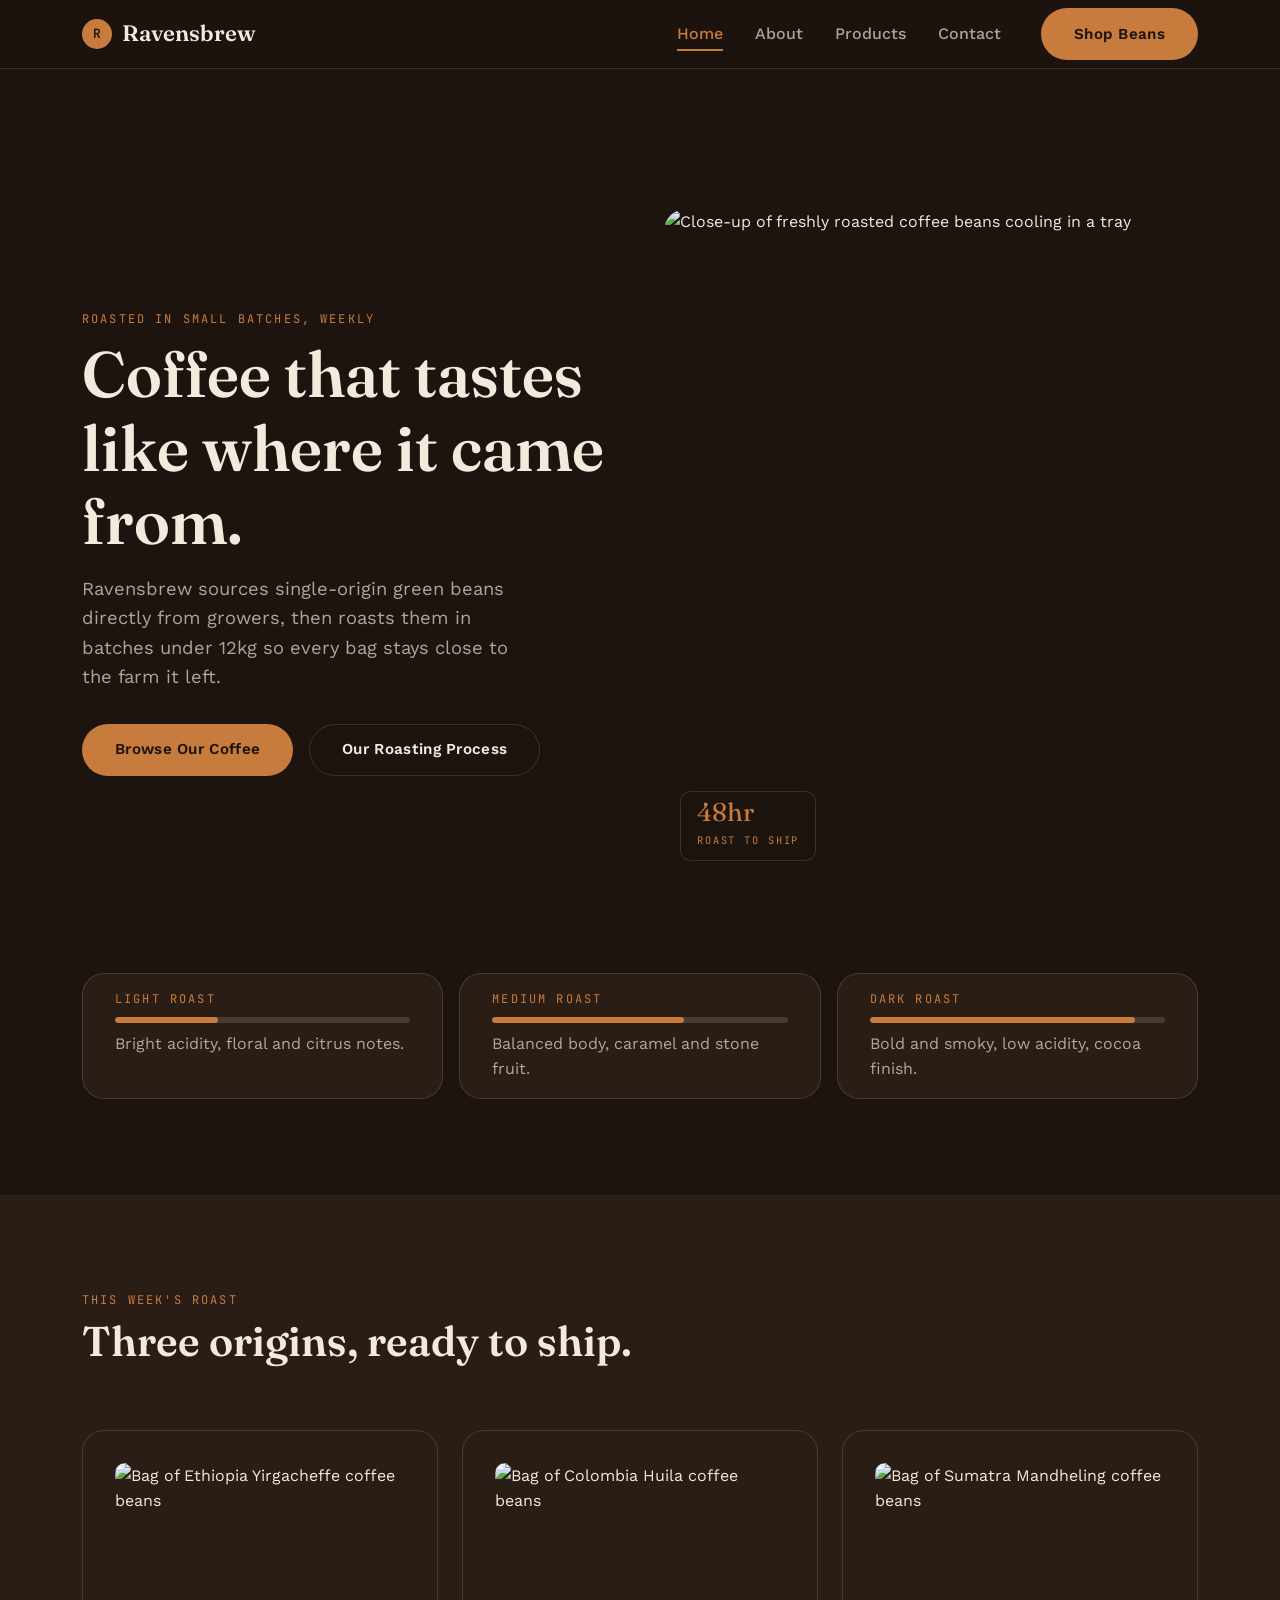
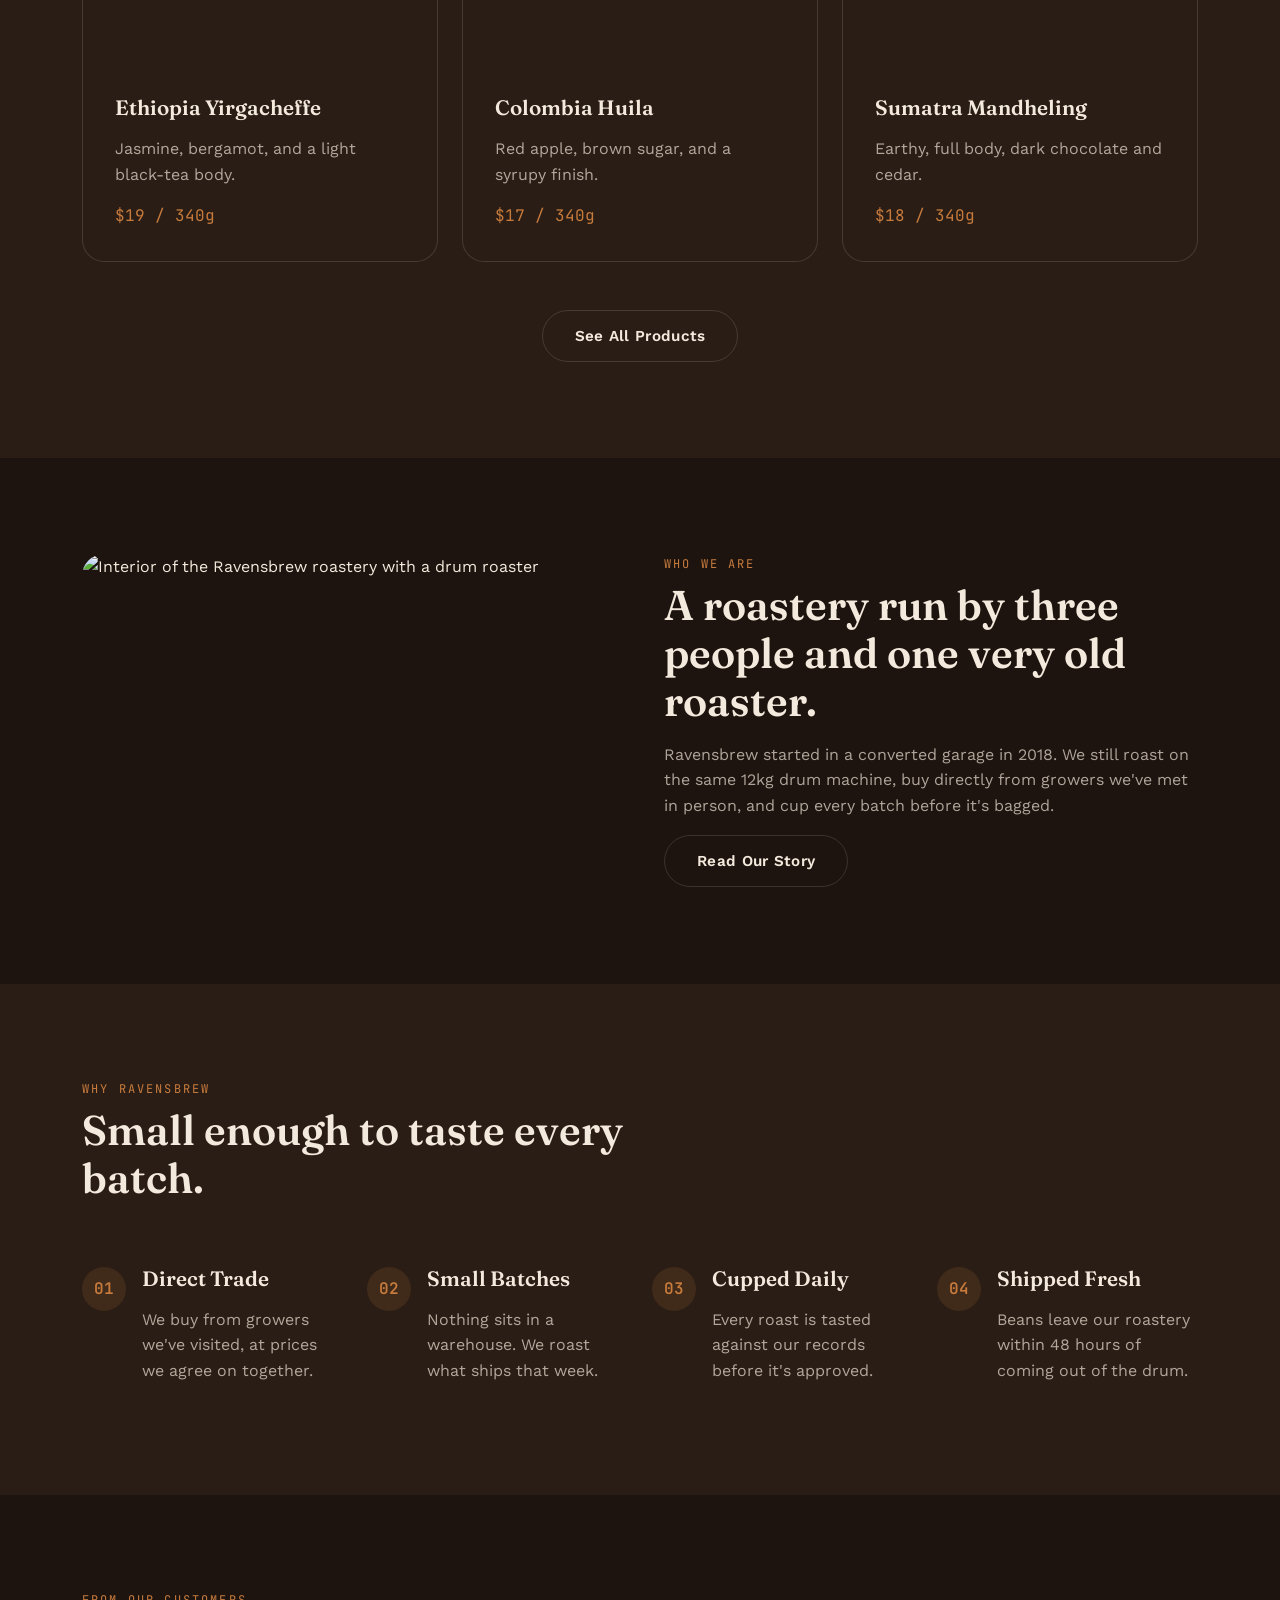
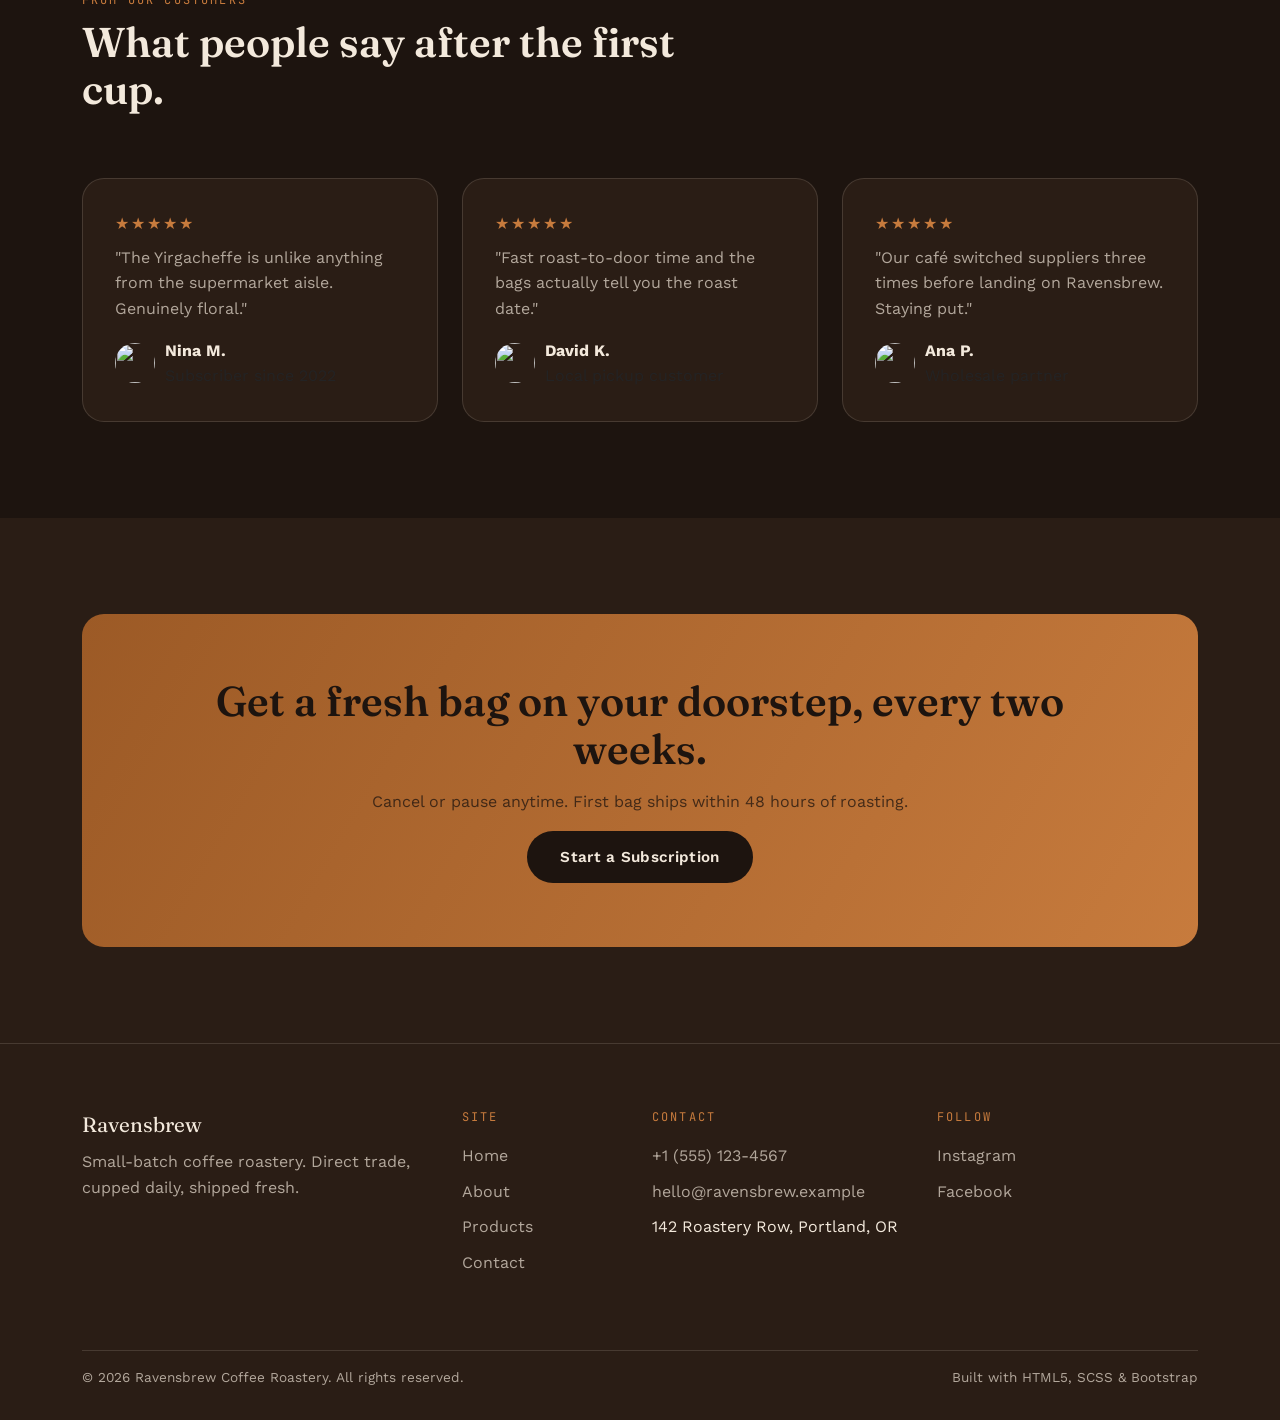
==== index.html @ 183843e9 "add responsive navbar and footer" ====
<!DOCTYPE html>
<html lang="en">
<head>
  <meta charset="UTF-8">
  <meta name="viewport" content="width=device-width, initial-scale=1.0">
  <title>Ravensbrew Coffee Roastery — Small-batch coffee, honestly roasted</title>
  <meta name="description" content="Ravensbrew is a small-batch coffee roastery. Browse our single-origin coffees, learn our roasting process, and find your nearest cup.">

  <!-- Fonts -->
  <link rel="preconnect" href="https://fonts.googleapis.com">
  <link href="https://fonts.googleapis.com/css2?family=Fraunces:wght@500;600;700&family=Work+Sans:wght@400;500;600&family=JetBrains+Mono:wght@500&display=swap" rel="stylesheet">

  <!-- Bootstrap -->
  <link href="https://cdn.jsdelivr.net/npm/bootstrap@5.3.3/dist/css/bootstrap.min.css" rel="stylesheet">

  <!-- Compiled project styles (SCSS -> CSS) -->
  <link rel="stylesheet" href="css/main.css">
</head>
<body>

  <a href="#main-content" class="skip-link">Skip to main content</a>

  <!-- ===== HEADER / NAVBAR ===== -->
  <header class="site-header">
    <nav class="navbar navbar-expand-lg">
      <div class="container">
        <a class="navbar-brand" href="index.html">
          <span class="brand-mark" aria-hidden="true">R</span>
          Ravensbrew
        </a>
        <button class="navbar-toggler" type="button" data-bs-toggle="collapse" data-bs-target="#mainNav" aria-controls="mainNav" aria-expanded="false" aria-label="Toggle navigation">
          <span class="navbar-toggler-icon"></span>
        </button>
        <div class="collapse navbar-collapse" id="mainNav">
          <ul class="navbar-nav ms-auto mb-2 mb-lg-0 text-center">
            <li class="nav-item"><a class="nav-link active" aria-current="page" href="index.html">Home</a></li>
            <li class="nav-item"><a class="nav-link" href="about.html">About</a></li>
            <li class="nav-item"><a class="nav-link" href="services.html">Products</a></li>
            <li class="nav-item"><a class="nav-link" href="contact.html">Contact</a></li>
          </ul>
          <a href="services.html" class="btn-primary ms-lg-4">Shop Beans</a>
        </div>
      </div>
    </nav>
  </header>

  <main id="main-content">

    <!-- ===== HERO ===== -->
    <section class="hero">
      <div class="container">
        <div class="row align-items-center g-5">
          <div class="col-lg-6">
            <div class="hero-copy">
              <span class="eyebrow">Roasted in small batches, weekly</span>
              <h1>Coffee that tastes like where it came from.</h1>
              <p class="hero-lede">Ravensbrew sources single-origin green beans directly from growers, then roasts them in batches under 12kg so every bag stays close to the farm it left.</p>
              <div class="hero-actions">
                <a href="services.html" class="btn-primary">Browse Our Coffee</a>
                <a href="about.html" class="btn-outline">Our Roasting Process</a>
              </div>
            </div>
          </div>
          <div class="col-lg-6">
            <div class="hero-image-wrap">
              <img src="https://placehold.co/800x1000/1D140F/F3E9DC?text=Fresh+Roasted+Beans" alt="Close-up of freshly roasted coffee beans cooling in a tray">
              <div class="hero-stat-chip">
                <span class="stat-num">48hr</span>
                <span class="stat-label">Roast to Ship</span>
              </div>
            </div>
          </div>
        </div>
      </div>
    </section>

    <!-- ===== ROAST PROFILES (signature strip) ===== -->
    <section class="section pt-0">
      <div class="container">
        <div class="roast-strip">
          <div class="roast-bar" data-level="light">
            <span class="eyebrow">Light Roast</span>
            <div class="roast-bar-track"><span></span></div>
            <p class="mb-0">Bright acidity, floral and citrus notes.</p>
          </div>
          <div class="roast-bar" data-level="medium">
            <span class="eyebrow">Medium Roast</span>
            <div class="roast-bar-track"><span></span></div>
            <p class="mb-0">Balanced body, caramel and stone fruit.</p>
          </div>
          <div class="roast-bar" data-level="dark">
            <span class="eyebrow">Dark Roast</span>
            <div class="roast-bar-track"><span></span></div>
            <p class="mb-0">Bold and smoky, low acidity, cocoa finish.</p>
          </div>
        </div>
      </div>
    </section>

    <!-- ===== PRODUCTS / SERVICES ===== -->
    <section class="section section-alt">
      <div class="container">
        <div class="section-head">
          <span class="eyebrow">This week's roast</span>
          <h2>Three origins, ready to ship.</h2>
        </div>
        <div class="row g-4">
          <div class="col-md-4">
            <div class="product-card">
              <div class="product-thumb">
                <img src="https://placehold.co/500x375/2A1D15/F3E9DC?text=Ethiopia+Yirgacheffe" alt="Bag of Ethiopia Yirgacheffe coffee beans">
              </div>
              <h3>Ethiopia Yirgacheffe</h3>
              <p>Jasmine, bergamot, and a light black-tea body.</p>
              <span class="product-price">$19 / 340g</span>
            </div>
          </div>
          <div class="col-md-4">
            <div class="product-card">
              <div class="product-thumb">
                <img src="https://placehold.co/500x375/2A1D15/F3E9DC?text=Colombia+Huila" alt="Bag of Colombia Huila coffee beans">
              </div>
              <h3>Colombia Huila</h3>
              <p>Red apple, brown sugar, and a syrupy finish.</p>
              <span class="product-price">$17 / 340g</span>
            </div>
          </div>
          <div class="col-md-4">
            <div class="product-card">
              <div class="product-thumb">
                <img src="https://placehold.co/500x375/2A1D15/F3E9DC?text=Sumatra+Mandheling" alt="Bag of Sumatra Mandheling coffee beans">
              </div>
              <h3>Sumatra Mandheling</h3>
              <p>Earthy, full body, dark chocolate and cedar.</p>
              <span class="product-price">$18 / 340g</span>
            </div>
          </div>
        </div>
        <div class="text-center mt-5">
          <a href="services.html" class="btn-outline">See All Products</a>
        </div>
      </div>
    </section>

    <!-- ===== ABOUT TEASER ===== -->
    <section class="section">
      <div class="container">
        <div class="row align-items-center g-5">
          <div class="col-lg-6">
            <img src="https://placehold.co/700x520/2A1D15/F3E9DC?text=Roastery+Floor" alt="Interior of the Ravensbrew roastery with a drum roaster" class="story-image">
          </div>
          <div class="col-lg-6">
            <span class="eyebrow">Who we are</span>
            <h2>A roastery run by three people and one very old roaster.</h2>
            <p>Ravensbrew started in a converted garage in 2018. We still roast on the same 12kg drum machine, buy directly from growers we've met in person, and cup every batch before it's bagged.</p>
            <a href="about.html" class="btn-outline">Read Our Story</a>
          </div>
        </div>
      </div>
    </section>

    <!-- ===== BENEFITS ===== -->
    <section class="section section-alt">
      <div class="container">
        <div class="section-head">
          <span class="eyebrow">Why Ravensbrew</span>
          <h2>Small enough to taste every batch.</h2>
        </div>
        <div class="row g-4">
          <div class="col-md-6 col-lg-3">
            <div class="benefit-item">
              <span class="benefit-icon" aria-hidden="true">01</span>
              <div>
                <h3>Direct Trade</h3>
                <p>We buy from growers we've visited, at prices we agree on together.</p>
              </div>
            </div>
          </div>
          <div class="col-md-6 col-lg-3">
            <div class="benefit-item">
              <span class="benefit-icon" aria-hidden="true">02</span>
              <div>
                <h3>Small Batches</h3>
                <p>Nothing sits in a warehouse. We roast what ships that week.</p>
              </div>
            </div>
          </div>
          <div class="col-md-6 col-lg-3">
            <div class="benefit-item">
              <span class="benefit-icon" aria-hidden="true">03</span>
              <div>
                <h3>Cupped Daily</h3>
                <p>Every roast is tasted against our records before it's approved.</p>
              </div>
            </div>
          </div>
          <div class="col-md-6 col-lg-3">
            <div class="benefit-item">
              <span class="benefit-icon" aria-hidden="true">04</span>
              <div>
                <h3>Shipped Fresh</h3>
                <p>Beans leave our roastery within 48 hours of coming out of the drum.</p>
              </div>
            </div>
          </div>
        </div>
      </div>
    </section>

    <!-- ===== TESTIMONIALS ===== -->
    <section class="section">
      <div class="container">
        <div class="section-head">
          <span class="eyebrow">From our customers</span>
          <h2>What people say after the first cup.</h2>
        </div>
        <div class="row g-4">
          <div class="col-md-4">
            <div class="testimonial-card">
              <div class="stars" aria-label="Rated 5 out of 5 stars">★★★★★</div>
              <p>"The Yirgacheffe is unlike anything from the supermarket aisle. Genuinely floral."</p>
              <div class="testimonial-author">
                <img src="https://placehold.co/80x80/1D140F/F3E9DC?text=NM" alt="">
                <div>
                  <strong>Nina M.</strong><br>
                  <span class="text-muted">Subscriber since 2022</span>
                </div>
              </div>
            </div>
          </div>
          <div class="col-md-4">
            <div class="testimonial-card">
              <div class="stars" aria-label="Rated 5 out of 5 stars">★★★★★</div>
              <p>"Fast roast-to-door time and the bags actually tell you the roast date."</p>
              <div class="testimonial-author">
                <img src="https://placehold.co/80x80/1D140F/F3E9DC?text=DK" alt="">
                <div>
                  <strong>David K.</strong><br>
                  <span class="text-muted">Local pickup customer</span>
                </div>
              </div>
            </div>
          </div>
          <div class="col-md-4">
            <div class="testimonial-card">
              <div class="stars" aria-label="Rated 5 out of 5 stars">★★★★★</div>
              <p>"Our café switched suppliers three times before landing on Ravensbrew. Staying put."</p>
              <div class="testimonial-author">
                <img src="https://placehold.co/80x80/1D140F/F3E9DC?text=AP" alt="">
                <div>
                  <strong>Ana P.</strong><br>
                  <span class="text-muted">Wholesale partner</span>
                </div>
              </div>
            </div>
          </div>
        </div>
      </div>
    </section>

    <!-- ===== CTA BAND ===== -->
    <section class="section section-alt">
      <div class="container">
        <div class="cta-band">
          <h2>Get a fresh bag on your doorstep, every two weeks.</h2>
          <p>Cancel or pause anytime. First bag ships within 48 hours of roasting.</p>
          <a href="contact.html" class="btn-primary">Start a Subscription</a>
        </div>
      </div>
    </section>

  </main>

  <!-- ===== FOOTER ===== -->
  <footer class="site-footer">
    <div class="container">
      <div class="row g-4">
        <div class="col-lg-4">
          <div class="footer-brand">Ravensbrew</div>
          <p>Small-batch coffee roastery. Direct trade, cupped daily, shipped fresh.</p>
        </div>
        <div class="col-6 col-lg-2">
          <div class="footer-col-title">Site</div>
          <ul class="footer-links">
            <li><a href="index.html">Home</a></li>
            <li><a href="about.html">About</a></li>
            <li><a href="services.html">Products</a></li>
            <li><a href="contact.html">Contact</a></li>
          </ul>
        </div>
        <div class="col-6 col-lg-3">
          <div class="footer-col-title">Contact</div>
          <ul class="footer-links">
            <li><a href="tel:+15551234567">+1 (555) 123-4567</a></li>
            <li><a href="mailto:hello@ravensbrew.example">hello@ravensbrew.example</a></li>
            <li>142 Roastery Row, Portland, OR</li>
          </ul>
        </div>
        <div class="col-lg-3">
          <div class="footer-col-title">Follow</div>
          <ul class="footer-links">
            <li><a href="https://instagram.com" target="_blank" rel="noopener">Instagram</a></li>
            <li><a href="https://facebook.com" target="_blank" rel="noopener">Facebook</a></li>
          </ul>
        </div>
      </div>
      <div class="footer-bottom">
        <span>&copy; 2026 Ravensbrew Coffee Roastery. All rights reserved.</span>
        <span>Built with HTML5, SCSS &amp; Bootstrap</span>
      </div>
    </div>
  </footer>

  <script src="https://cdn.jsdelivr.net/npm/bootstrap@5.3.3/dist/js/bootstrap.bundle.min.js"></script>
</body>
</html>
---- css/main.css ----
* {
  box-sizing: border-box;
}

html {
  scroll-behavior: smooth;
}

body {
  margin: 0;
  background-color: #1D140F;
  color: #F3E9DC;
  font-family: "Work Sans", "Segoe UI", sans-serif;
  line-height: 1.6;
  overflow-x: hidden;
}

img {
  max-width: 100%;
  display: block;
}

a {
  color: inherit;
}

h1, h2, h3, h4 {
  font-family: "Fraunces", Georgia, serif;
  margin: 0 0 16px;
  line-height: 1.15;
  font-weight: 600;
}

h1 {
  font-size: clamp(2.4rem, 5vw, 4.2rem);
}

h2 {
  font-size: clamp(1.8rem, 3.4vw, 2.6rem);
}

h3 {
  font-size: 1.3rem;
}

p {
  color: rgba(243, 233, 220, 0.68);
  margin: 0 0 16px;
}

.section {
  padding: 96px 0;
}
@media (max-width: 768px) {
  .section {
    padding: 64px 0;
  }
}

.section-alt {
  background-color: #2A1D15;
}

.eyebrow {
  font-family: "JetBrains Mono", "Courier New", monospace;
  font-size: 0.75rem;
  letter-spacing: 0.18em;
  text-transform: uppercase;
  color: #C77B3D;
  display: block;
  margin-bottom: 8px;
}

.section-head {
  max-width: 640px;
  margin-bottom: 64px;
}

.divider {
  height: 1px;
  background: rgba(243, 233, 220, 0.14);
  border: none;
  margin: 0;
}

.btn-primary {
  display: inline-flex;
  align-items: center;
  justify-content: center;
  gap: 8px;
  height: 52px;
  padding: 0 32px;
  border-radius: 999px;
  border: 1px solid transparent;
  font-family: "Work Sans", "Segoe UI", sans-serif;
  font-weight: 600;
  font-size: 0.95rem;
  letter-spacing: 0.02em;
  text-decoration: none;
  cursor: pointer;
  transition: transform 0.2s ease, background-color 0.2s ease, color 0.2s ease, box-shadow 0.2s ease;
}
.btn-primary:hover, .btn-primary:focus-visible {
  transform: translateY(-2px);
}
.btn-primary:focus-visible {
  outline: 2px solid #C77B3D;
  outline-offset: 3px;
}
.btn-primary {
  background-color: #C77B3D;
  color: #1D140F;
}
.btn-primary:hover, .btn-primary:focus-visible {
  background-color: #9C5A26;
}

.btn-outline {
  display: inline-flex;
  align-items: center;
  justify-content: center;
  gap: 8px;
  height: 52px;
  padding: 0 32px;
  border-radius: 999px;
  border: 1px solid transparent;
  font-family: "Work Sans", "Segoe UI", sans-serif;
  font-weight: 600;
  font-size: 0.95rem;
  letter-spacing: 0.02em;
  text-decoration: none;
  cursor: pointer;
  transition: transform 0.2s ease, background-color 0.2s ease, color 0.2s ease, box-shadow 0.2s ease;
}
.btn-outline:hover, .btn-outline:focus-visible {
  transform: translateY(-2px);
}
.btn-outline:focus-visible {
  outline: 2px solid #C77B3D;
  outline-offset: 3px;
}
.btn-outline {
  background-color: transparent;
  color: #F3E9DC;
  border-color: rgba(243, 233, 220, 0.14);
}
.btn-outline:hover, .btn-outline:focus-visible {
  border-color: #C77B3D;
  color: #C77B3D;
}

.info-card {
  background: #2A1D15;
  border: 1px solid rgba(243, 233, 220, 0.14);
  border-radius: 22px;
  padding: 32px;
  transition: transform 0.25s ease, border-color 0.25s ease;
}
.info-card:hover {
  transform: translateY(-6px);
  border-color: #C77B3D;
}

.visually-hidden {
  position: absolute;
  width: 1px;
  height: 1px;
  overflow: hidden;
  clip: rect(0 0 0 0);
  white-space: nowrap;
}

.skip-link {
  position: absolute;
  top: -60px;
  left: 16px;
  background: #C77B3D;
  color: #1D140F;
  padding: 10px 18px;
  border-radius: 4px;
  z-index: 999;
  transition: top 0.2s ease;
}
.skip-link:focus {
  top: 16px;
}

.site-header {
  position: sticky;
  top: 0;
  z-index: 100;
  background-color: rgba(29, 20, 15, 0.92);
  backdrop-filter: blur(8px);
  border-bottom: 1px solid rgba(243, 233, 220, 0.14);
}

.navbar {
  padding: 8px 0;
}

.navbar-brand {
  font-family: "Fraunces", Georgia, serif;
  font-size: 1.4rem;
  font-weight: 600;
  color: #F3E9DC !important;
  display: flex;
  align-items: center;
  gap: 10px;
}
.navbar-brand .brand-mark {
  width: 30px;
  height: 30px;
  border-radius: 50%;
  background: #C77B3D;
  display: inline-flex;
  align-items: center;
  justify-content: center;
  font-family: "JetBrains Mono", "Courier New", monospace;
  font-size: 0.8rem;
  color: #1D140F;
}

.navbar-nav .nav-link {
  font-family: "Work Sans", "Segoe UI", sans-serif;
  font-weight: 500;
  color: rgba(243, 233, 220, 0.68) !important;
  padding: 8px 16px !important;
  position: relative;
}
.navbar-nav .nav-link::after {
  content: "";
  position: absolute;
  left: 16px;
  right: 16px;
  bottom: 4px;
  height: 2px;
  background: #C77B3D;
  transform: scaleX(0);
  transform-origin: left;
  transition: transform 0.25s ease;
}
.navbar-nav .nav-link:hover, .navbar-nav .nav-link:focus-visible {
  color: #F3E9DC !important;
}
.navbar-nav .nav-link:hover::after, .navbar-nav .nav-link:focus-visible::after {
  transform: scaleX(1);
}
.navbar-nav .nav-link.active {
  color: #C77B3D !important;
}
.navbar-nav .nav-link.active::after {
  transform: scaleX(1);
}

.navbar-toggler {
  border-color: rgba(243, 233, 220, 0.14);
}
.navbar-toggler:focus {
  box-shadow: 0 0 0 3px rgba(199, 123, 61, 0.4);
}

.site-footer {
  background-color: #2A1D15;
  border-top: 1px solid rgba(243, 233, 220, 0.14);
  padding: 64px 0 32px;
}

.footer-brand {
  font-family: "Fraunces", Georgia, serif;
  font-size: 1.3rem;
  margin-bottom: 8px;
}

.footer-col-title {
  font-family: "JetBrains Mono", "Courier New", monospace;
  font-size: 0.75rem;
  letter-spacing: 0.18em;
  text-transform: uppercase;
  color: #C77B3D;
  margin-bottom: 16px;
}

.footer-links {
  list-style: none;
  padding: 0;
  margin: 0;
}
.footer-links li {
  margin-bottom: 10px;
}
.footer-links a {
  text-decoration: none;
  color: rgba(243, 233, 220, 0.68);
}
.footer-links a:hover, .footer-links a:focus-visible {
  color: #C77B3D;
}

.footer-bottom {
  margin-top: 64px;
  padding-top: 16px;
  border-top: 1px solid rgba(243, 233, 220, 0.14);
  font-size: 0.85rem;
  color: rgba(243, 233, 220, 0.68);
  display: flex;
  justify-content: space-between;
  flex-wrap: wrap;
  gap: 8px;
}

.hero {
  padding: 140px 0 96px;
  position: relative;
  overflow: hidden;
}
@media (max-width: 768px) {
  .hero {
    padding: 64px 0 32px;
    text-align: center;
  }
}

.hero-copy {
  max-width: 560px;
}
@media (max-width: 768px) {
  .hero-copy {
    max-width: 100%;
    margin: 0 auto;
  }
}

.hero-lede {
  font-size: 1.15rem;
  max-width: 460px;
}

.hero-actions {
  display: flex;
  gap: 16px;
  margin-top: 32px;
}
@media (max-width: 768px) {
  .hero-actions {
    justify-content: center;
  }
}

.hero-image-wrap {
  position: relative;
  border-radius: 22px;
  overflow: hidden;
  aspect-ratio: 4/5;
}
.hero-image-wrap img {
  width: 100%;
  height: 100%;
  object-fit: cover;
}

.hero-stat-chip {
  position: absolute;
  bottom: 16px;
  left: 16px;
  background: rgba(29, 20, 15, 0.85);
  backdrop-filter: blur(6px);
  border: 1px solid rgba(243, 233, 220, 0.14);
  border-radius: 10px;
  padding: 8px 16px;
}
.hero-stat-chip .stat-num {
  font-family: "Fraunces", Georgia, serif;
  font-size: 1.6rem;
  color: #C77B3D;
  display: block;
  line-height: 1;
}
.hero-stat-chip .stat-label {
  font-family: "JetBrains Mono", "Courier New", monospace;
  font-size: 0.75rem;
  letter-spacing: 0.18em;
  text-transform: uppercase;
  color: #C77B3D;
  font-size: 0.65rem;
}

.roast-strip {
  display: flex;
  gap: 16px;
  flex-wrap: wrap;
}

.roast-bar {
  flex: 1;
  min-width: 220px;
  background: #2A1D15;
  border: 1px solid rgba(243, 233, 220, 0.14);
  border-radius: 22px;
  padding: 32px;
  transition: transform 0.25s ease, border-color 0.25s ease;
}
.roast-bar:hover {
  transform: translateY(-6px);
  border-color: #C77B3D;
}
.roast-bar {
  padding: 16px 32px;
}
.roast-bar .roast-bar-track {
  height: 6px;
  border-radius: 999px;
  background: rgba(243, 233, 220, 0.14);
  margin: 8px 0 8px;
  overflow: hidden;
}
.roast-bar .roast-bar-track span {
  display: block;
  height: 100%;
  background: #C77B3D;
  border-radius: 999px;
}
.roast-bar[data-level=light] .roast-bar-track span {
  width: 35%;
}
.roast-bar[data-level=medium] .roast-bar-track span {
  width: 65%;
}
.roast-bar[data-level=dark] .roast-bar-track span {
  width: 90%;
}

.product-card {
  background: #2A1D15;
  border: 1px solid rgba(243, 233, 220, 0.14);
  border-radius: 22px;
  padding: 32px;
  transition: transform 0.25s ease, border-color 0.25s ease;
}
.product-card:hover {
  transform: translateY(-6px);
  border-color: #C77B3D;
}
.product-card {
  height: 100%;
}
.product-card .product-thumb {
  border-radius: 10px;
  overflow: hidden;
  aspect-ratio: 4/3;
  margin-bottom: 16px;
}
.product-card .product-thumb img {
  width: 100%;
  height: 100%;
  object-fit: cover;
}
.product-card .product-price {
  font-family: "JetBrains Mono", "Courier New", monospace;
  color: #C77B3D;
}

.benefit-item {
  display: flex;
  gap: 16px;
  align-items: flex-start;
}
.benefit-item .benefit-icon {
  flex: 0 0 auto;
  width: 44px;
  height: 44px;
  border-radius: 50%;
  background: rgba(199, 123, 61, 0.14);
  color: #C77B3D;
  display: flex;
  align-items: center;
  justify-content: center;
  font-family: "JetBrains Mono", "Courier New", monospace;
  font-weight: 600;
}

.testimonial-card {
  background: #2A1D15;
  border: 1px solid rgba(243, 233, 220, 0.14);
  border-radius: 22px;
  padding: 32px;
  transition: transform 0.25s ease, border-color 0.25s ease;
}
.testimonial-card:hover {
  transform: translateY(-6px);
  border-color: #C77B3D;
}
.testimonial-card {
  height: 100%;
}
.testimonial-card .stars {
  color: #C77B3D;
  letter-spacing: 2px;
  margin-bottom: 8px;
}
.testimonial-card .testimonial-author {
  display: flex;
  align-items: center;
  gap: 10px;
  margin-top: 16px;
}
.testimonial-card .testimonial-author img {
  width: 40px;
  height: 40px;
  border-radius: 50%;
  object-fit: cover;
}

.cta-band {
  background: linear-gradient(120deg, #9C5A26, #C77B3D);
  border-radius: 22px;
  padding: 64px;
  color: #1D140F;
  text-align: center;
}
.cta-band h2 {
  color: #1D140F;
}
.cta-band p {
  color: rgba(29, 20, 15, 0.75);
}
.cta-band .btn-primary {
  background: #1D140F;
  color: #F3E9DC;
}
.cta-band .btn-primary:hover, .cta-band .btn-primary:focus-visible {
  background: #2A1D15;
}

.page-hero {
  padding: 96px 0 32px;
  text-align: center;
}
.page-hero .eyebrow {
  justify-content: center;
  display: flex;
}

.story-image {
  border-radius: 22px;
  overflow: hidden;
  aspect-ratio: 16/10;
}
.story-image img {
  width: 100%;
  height: 100%;
  object-fit: cover;
}

.timeline {
  list-style: none;
  padding: 0;
  margin: 0;
  border-left: 2px solid rgba(243, 233, 220, 0.14);
}
.timeline li {
  position: relative;
  padding: 0 0 32px 32px;
}
.timeline li::before {
  content: "";
  position: absolute;
  left: -7px;
  top: 4px;
  width: 12px;
  height: 12px;
  border-radius: 50%;
  background: #C77B3D;
}
.timeline .timeline-year {
  font-family: "JetBrains Mono", "Courier New", monospace;
  color: #C77B3D;
  font-size: 0.85rem;
}

.team-card {
  text-align: center;
}
.team-card .team-photo {
  border-radius: 22px;
  overflow: hidden;
  aspect-ratio: 1/1;
  margin-bottom: 8px;
}
.team-card .team-photo img {
  width: 100%;
  height: 100%;
  object-fit: cover;
}
.team-card .team-role {
  font-family: "JetBrains Mono", "Courier New", monospace;
  font-size: 0.75rem;
  letter-spacing: 0.18em;
  text-transform: uppercase;
  color: #C77B3D;
}

.value-card {
  background: #2A1D15;
  border: 1px solid rgba(243, 233, 220, 0.14);
  border-radius: 22px;
  padding: 32px;
  transition: transform 0.25s ease, border-color 0.25s ease;
}
.value-card:hover {
  transform: translateY(-6px);
  border-color: #C77B3D;
}
.value-card {
  height: 100%;
}

.filter-bar {
  display: flex;
  gap: 8px;
  flex-wrap: wrap;
  margin-bottom: 64px;
}
.filter-bar .filter-pill {
  display: inline-flex;
  align-items: center;
  justify-content: center;
  gap: 8px;
  height: 52px;
  padding: 0 32px;
  border-radius: 999px;
  border: 1px solid transparent;
  font-family: "Work Sans", "Segoe UI", sans-serif;
  font-weight: 600;
  font-size: 0.95rem;
  letter-spacing: 0.02em;
  text-decoration: none;
  cursor: pointer;
  transition: transform 0.2s ease, background-color 0.2s ease, color 0.2s ease, box-shadow 0.2s ease;
}
.filter-bar .filter-pill:hover, .filter-bar .filter-pill:focus-visible {
  transform: translateY(-2px);
}
.filter-bar .filter-pill:focus-visible {
  outline: 2px solid #C77B3D;
  outline-offset: 3px;
}
.filter-bar .filter-pill {
  height: 40px;
  padding: 0 16px;
  background: transparent;
  border-color: rgba(243, 233, 220, 0.14);
  color: rgba(243, 233, 220, 0.68);
  font-size: 0.85rem;
}
.filter-bar .filter-pill.active, .filter-bar .filter-pill:hover, .filter-bar .filter-pill:focus-visible {
  border-color: #C77B3D;
  color: #C77B3D;
}

.service-detail-card {
  background: #2A1D15;
  border: 1px solid rgba(243, 233, 220, 0.14);
  border-radius: 22px;
  padding: 32px;
  transition: transform 0.25s ease, border-color 0.25s ease;
}
.service-detail-card:hover {
  transform: translateY(-6px);
  border-color: #C77B3D;
}
.service-detail-card {
  display: flex;
  gap: 32px;
  align-items: flex-start;
}
@media (max-width: 576px) {
  .service-detail-card {
    flex-direction: column;
  }
}
.service-detail-card .service-icon {
  flex: 0 0 auto;
  width: 54px;
  height: 54px;
  border-radius: 10px;
  background: rgba(199, 123, 61, 0.14);
  color: #C77B3D;
  display: flex;
  align-items: center;
  justify-content: center;
  font-family: "JetBrains Mono", "Courier New", monospace;
  font-weight: 700;
}

.accordion-item {
  background: #2A1D15;
  border: 1px solid rgba(243, 233, 220, 0.14);
  margin-bottom: 8px;
  border-radius: 10px !important;
  overflow: hidden;
}

.accordion-button {
  background: #2A1D15;
  color: #F3E9DC;
  font-family: "Work Sans", "Segoe UI", sans-serif;
  font-weight: 600;
}
.accordion-button:not(.collapsed) {
  background: #2A1D15;
  color: #C77B3D;
  box-shadow: none;
}
.accordion-button:focus {
  box-shadow: 0 0 0 3px rgba(199, 123, 61, 0.35);
}
.accordion-button::after {
  filter: invert(72%) sepia(23%) saturate(1200%) hue-rotate(346deg);
}

.accordion-body {
  color: rgba(243, 233, 220, 0.68);
}

.contact-info-list {
  list-style: none;
  padding: 0;
  margin: 0;
}
.contact-info-list li {
  display: flex;
  gap: 16px;
  align-items: flex-start;
  padding: 16px 0;
  border-bottom: 1px solid rgba(243, 233, 220, 0.14);
}
.contact-info-list li:last-child {
  border-bottom: none;
}
.contact-info-list .contact-icon {
  flex: 0 0 auto;
  width: 40px;
  height: 40px;
  border-radius: 50%;
  background: rgba(199, 123, 61, 0.14);
  color: #C77B3D;
  display: flex;
  align-items: center;
  justify-content: center;
  font-family: "JetBrains Mono", "Courier New", monospace;
  font-size: 0.85rem;
}
.contact-info-list .contact-label {
  font-family: "JetBrains Mono", "Courier New", monospace;
  font-size: 0.75rem;
  letter-spacing: 0.18em;
  text-transform: uppercase;
  color: #C77B3D;
  display: block;
  margin-bottom: 2px;
}

.contact-form {
  background: #2A1D15;
  border: 1px solid rgba(243, 233, 220, 0.14);
  border-radius: 22px;
  padding: 32px;
  transition: transform 0.25s ease, border-color 0.25s ease;
}
.contact-form:hover {
  transform: translateY(-6px);
  border-color: #C77B3D;
}
.contact-form .form-label {
  font-family: "JetBrains Mono", "Courier New", monospace;
  font-size: 0.75rem;
  letter-spacing: 0.08em;
  text-transform: uppercase;
  color: rgba(243, 233, 220, 0.68);
}
.contact-form .form-control,
.contact-form .form-select {
  background: #1D140F;
  border: 1px solid rgba(243, 233, 220, 0.14);
  color: #F3E9DC;
  border-radius: 4px;
  padding: 12px 14px;
}
.contact-form .form-control::placeholder,
.contact-form .form-select::placeholder {
  color: rgba(243, 233, 220, 0.35);
}
.contact-form .form-control:focus,
.contact-form .form-select:focus {
  background: #1D140F;
  color: #F3E9DC;
  border-color: #C77B3D;
  box-shadow: 0 0 0 3px rgba(199, 123, 61, 0.25);
}

.map-frame {
  border-radius: 22px;
  overflow: hidden;
  border: 1px solid rgba(243, 233, 220, 0.14);
}
.map-frame iframe {
  width: 100%;
  height: 100%;
  min-height: 320px;
  border: 0;
  display: block;
}

@media (max-width: 768px) {
  .section {
    padding: 64px 0;
  }
  .hero-actions {
    flex-direction: column;
    align-items: stretch;
  }
  .footer-bottom {
    flex-direction: column;
    text-align: center;
  }
  .service-detail-card {
    text-align: center;
  }
  .service-detail-card .service-icon {
    margin: 0 auto;
  }
}
@media (max-width: 576px) {
  h1 {
    font-size: 2.1rem;
  }
  h2 {
    font-size: 1.5rem;
  }
  .hero-stat-chip {
    position: static;
    display: inline-block;
    margin-top: 16px;
  }
  .cta-band {
    padding: 32px;
  }
}

/*# sourceMappingURL=main.css.map */
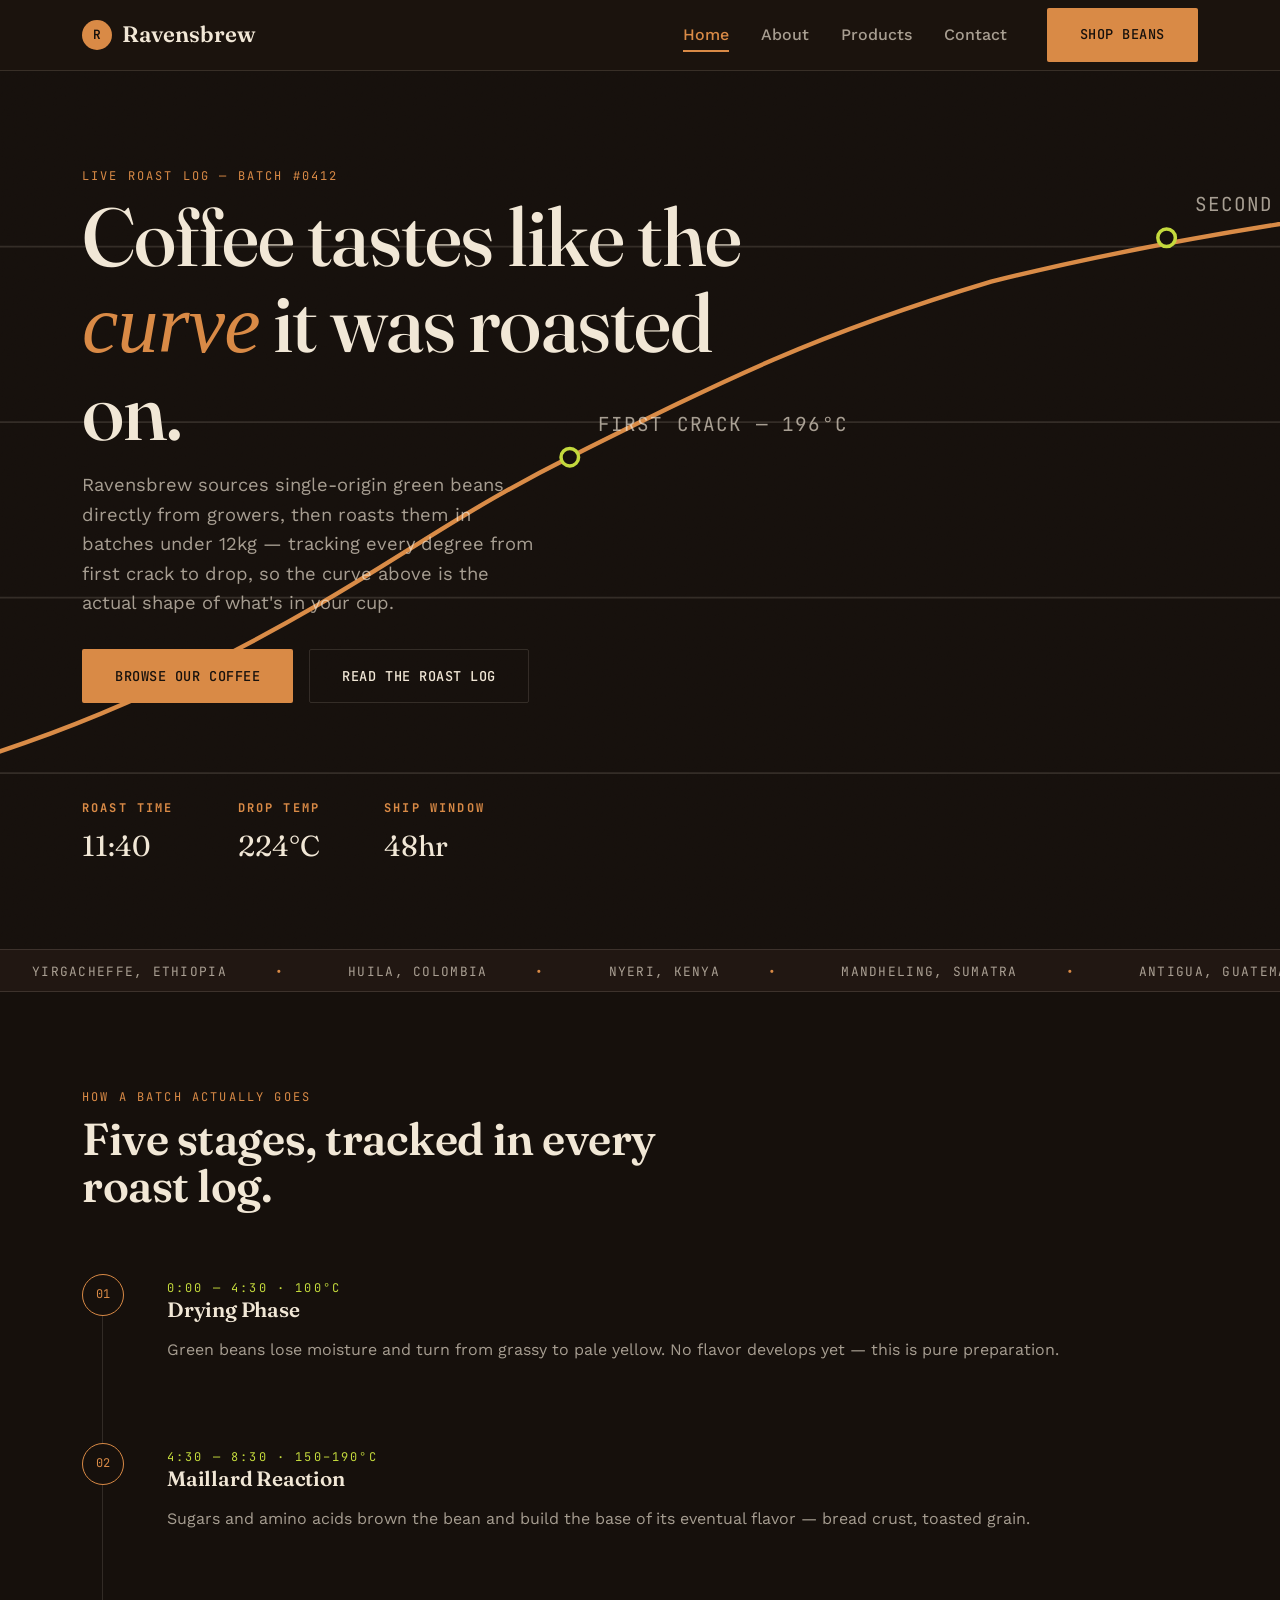
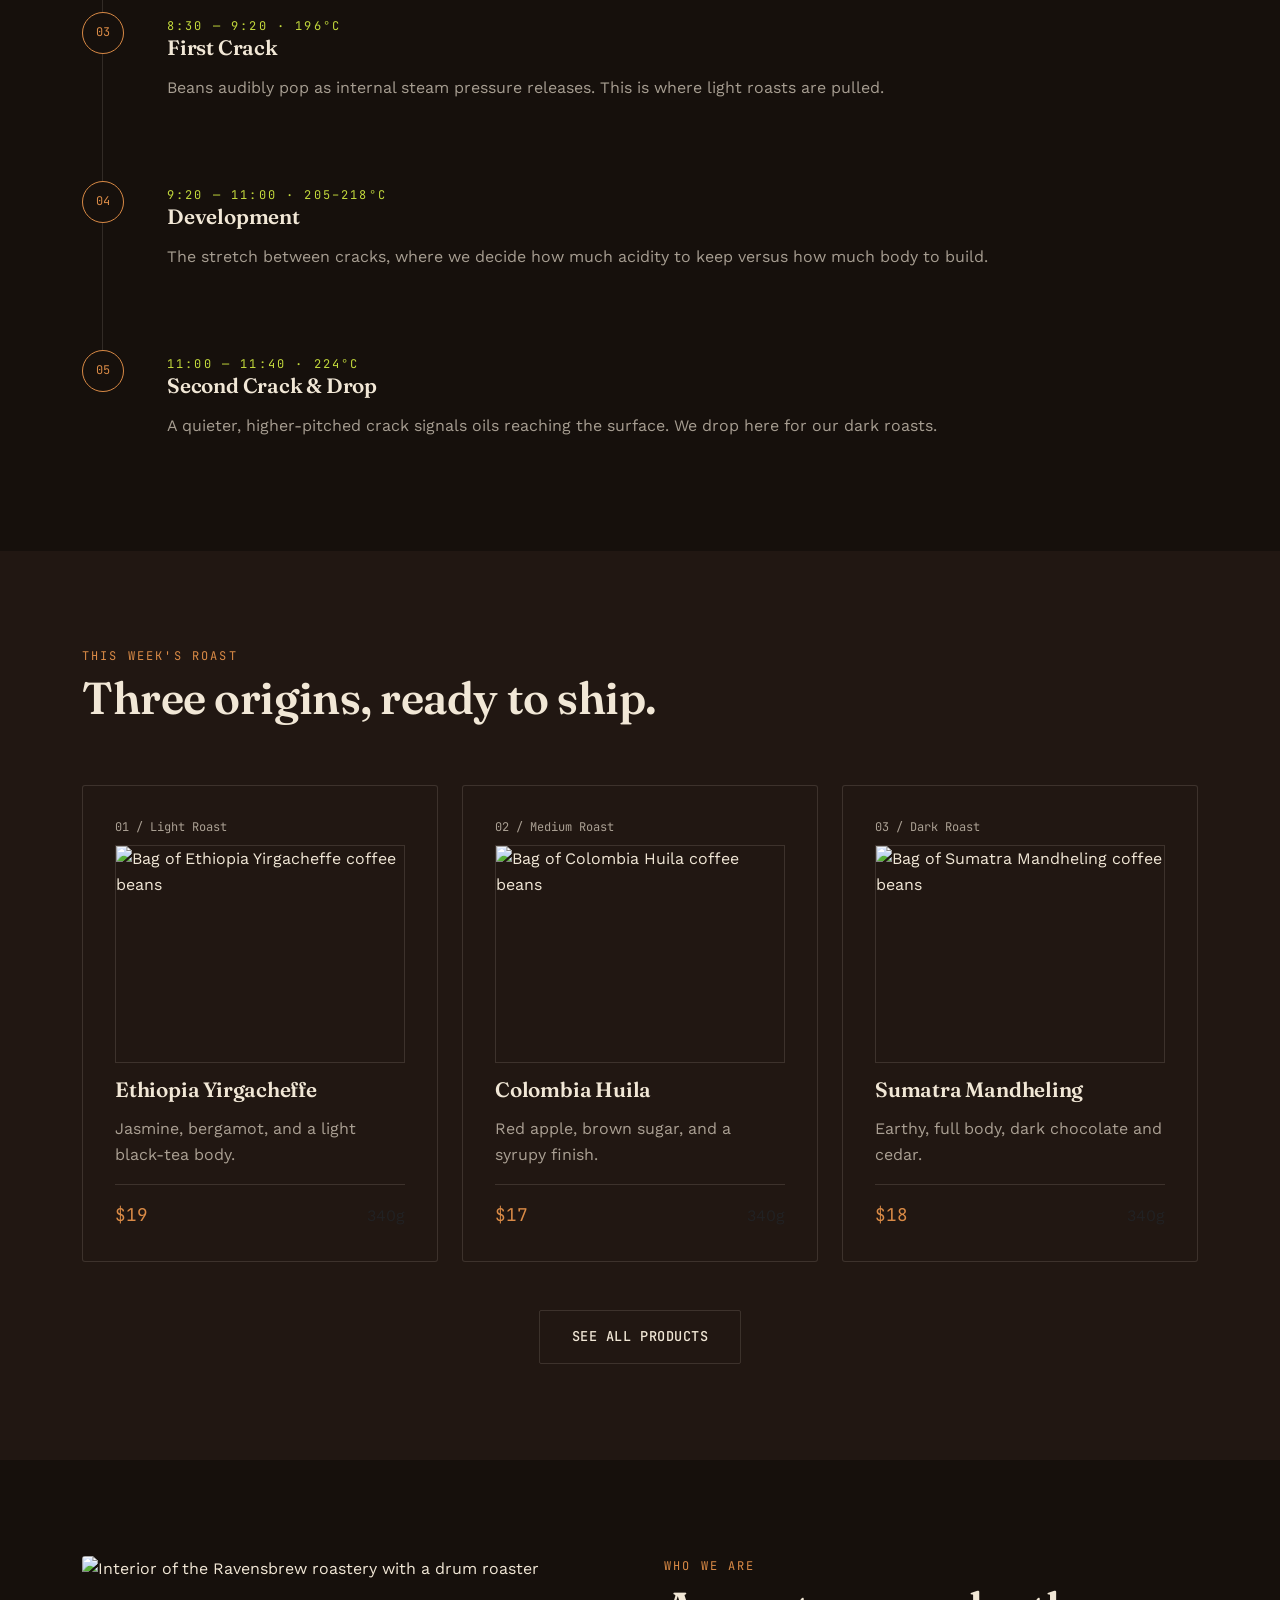
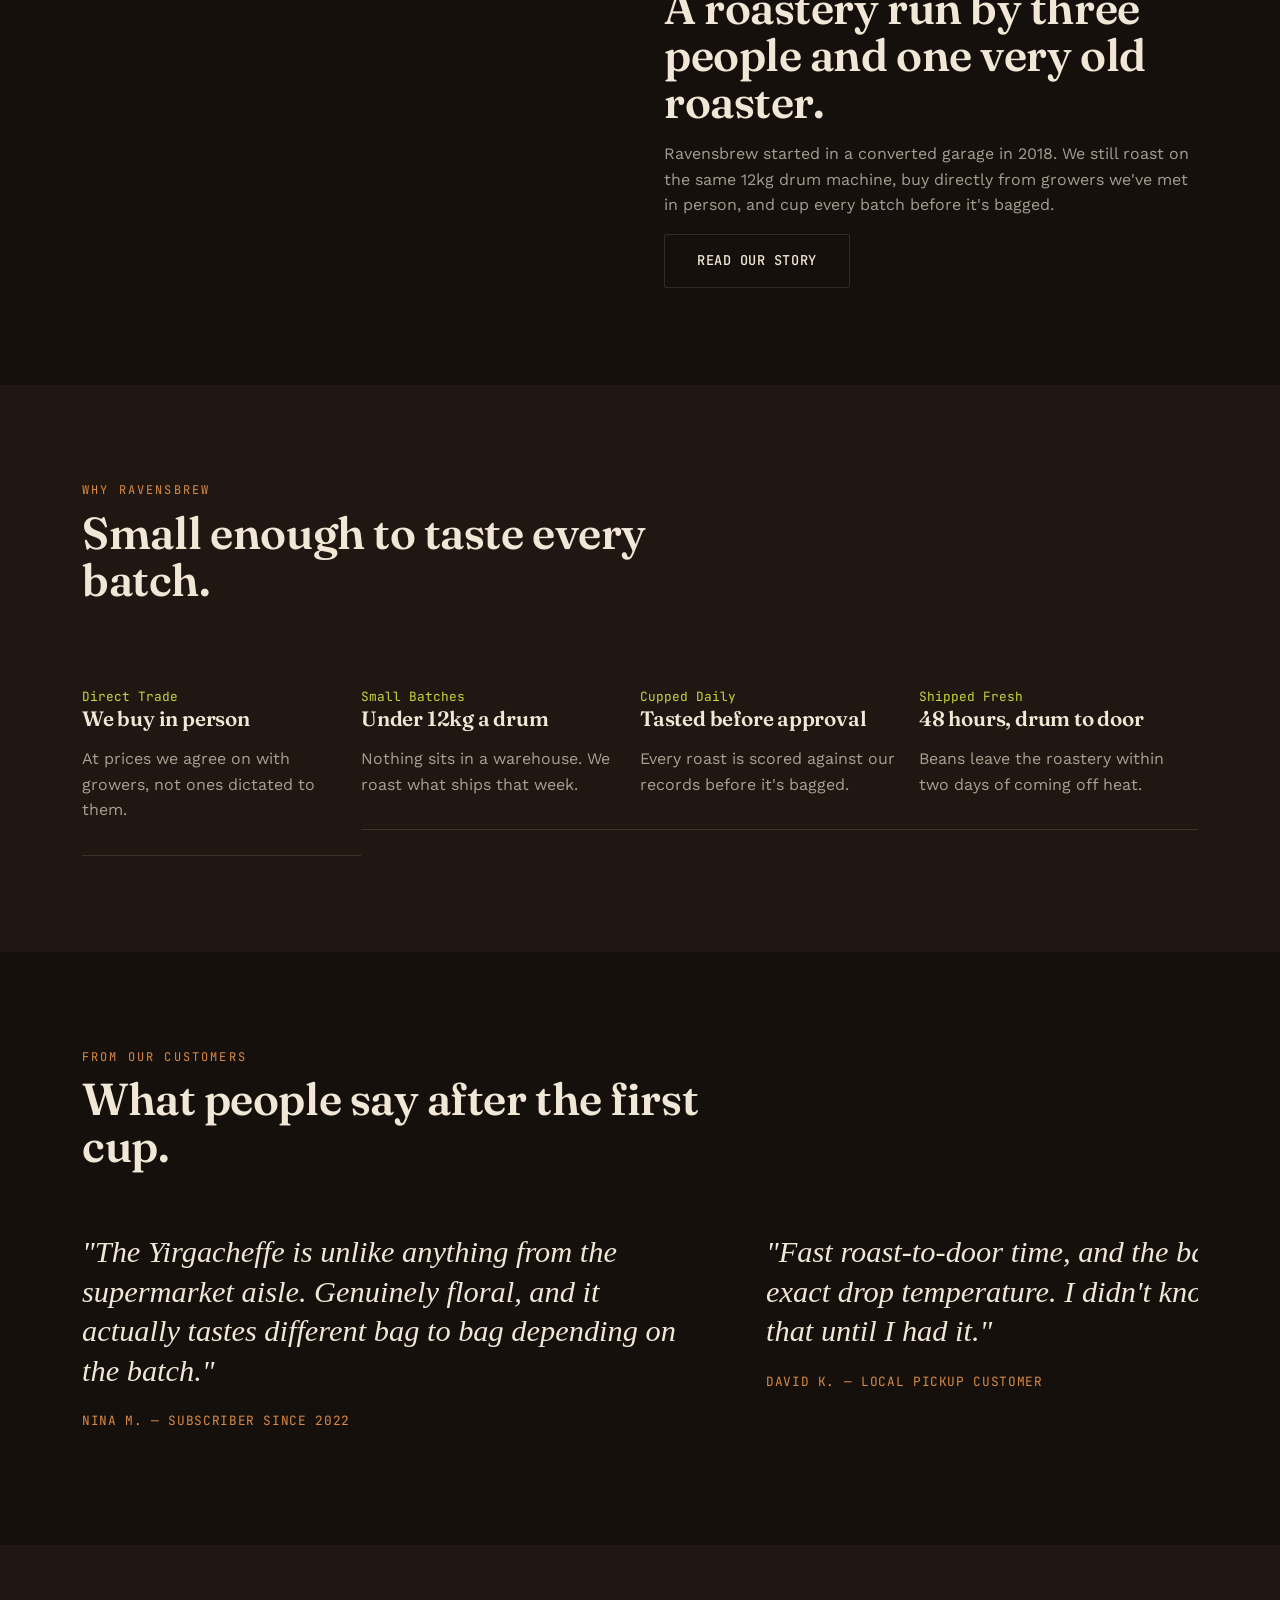
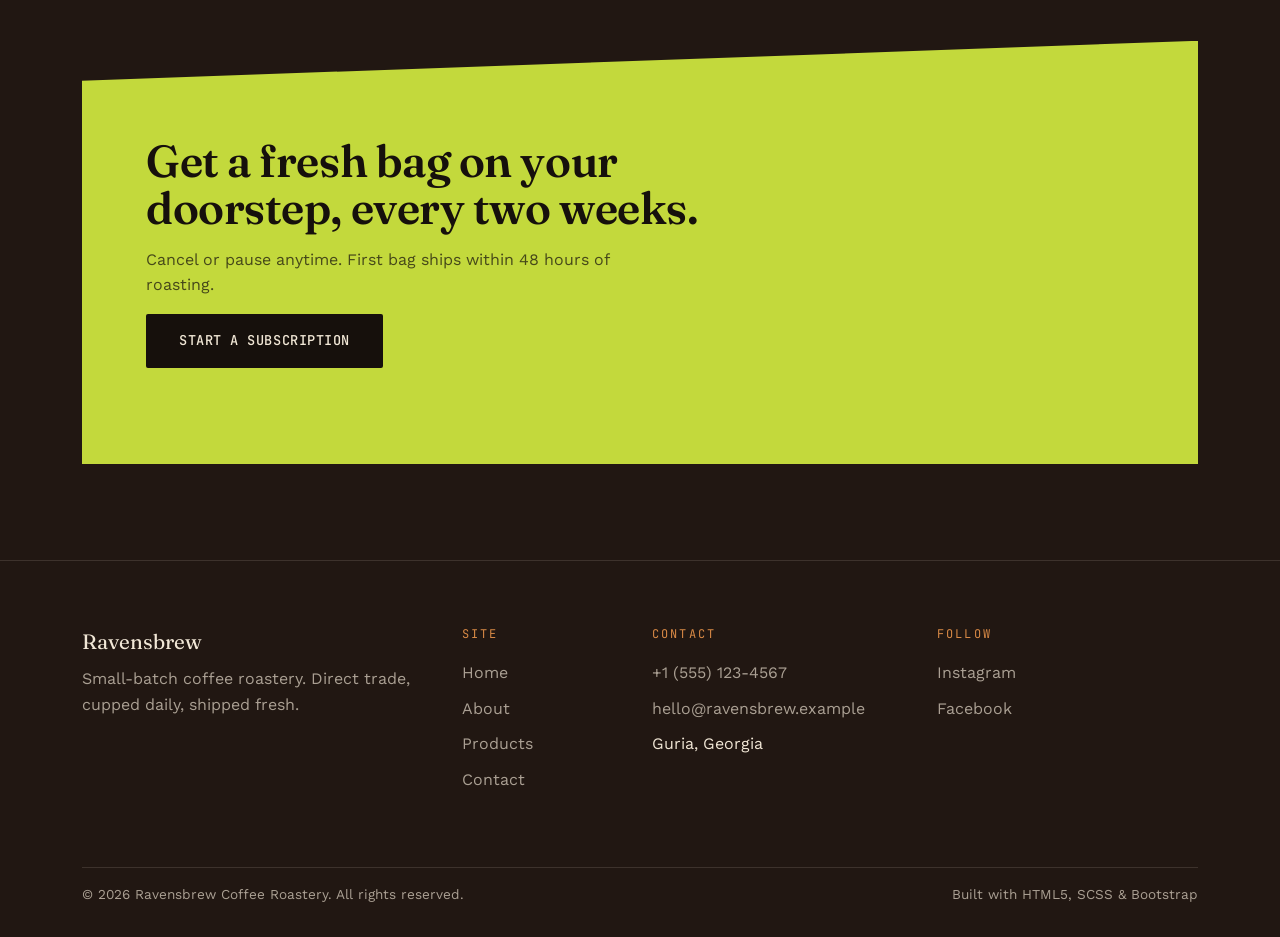
==== commit 342a8ae1: "redesign hero around roast-curve chart and roast stages" ====
--- a/index.html
+++ b/index.html
@@ -46,52 +46,109 @@
 
   <main id="main-content">
 
-    <!-- ===== HERO ===== -->
+    <!-- ===== HERO — built around an actual roast curve (temp vs. time) ===== -->
     <section class="hero">
-      <div class="container">
-        <div class="row align-items-center g-5">
-          <div class="col-lg-6">
+      <div class="roast-chart" aria-hidden="true">
+        <svg viewBox="0 0 1200 500" preserveAspectRatio="xMidYMid slice">
+          <g class="roast-grid">
+            <line x1="0" y1="100" x2="1200" y2="100"></line>
+            <line x1="0" y1="200" x2="1200" y2="200"></line>
+            <line x1="0" y1="300" x2="1200" y2="300"></line>
+            <line x1="0" y1="400" x2="1200" y2="400"></line>
+          </g>
+          <path class="roast-line" d="M 0,430 C 150,420 250,390 350,340 C 450,290 480,260 560,220 C 650,175 700,150 800,120 C 900,95 1000,80 1200,55"></path>
+          <g class="roast-point">
+            <circle cx="560" cy="220" r="5"></circle>
+            <text x="576" y="205">First Crack — 196&#176;C</text>
+          </g>
+          <g class="roast-point">
+            <circle cx="900" cy="95" r="5"></circle>
+            <text x="916" y="80">Second Crack — 224&#176;C</text>
+          </g>
+        </svg>
+      </div>
+
+      <div class="container hero-content">
+        <div class="row">
+          <div class="col-lg-8">
             <div class="hero-copy">
-              <span class="eyebrow">Roasted in small batches, weekly</span>
-              <h1>Coffee that tastes like where it came from.</h1>
-              <p class="hero-lede">Ravensbrew sources single-origin green beans directly from growers, then roasts them in batches under 12kg so every bag stays close to the farm it left.</p>
+              <span class="eyebrow">Live roast log — batch #0412</span>
+              <h1>Coffee tastes like the <em class="accent">curve</em> it was roasted on.</h1>
+              <p class="hero-lede">Ravensbrew sources single-origin green beans directly from growers, then roasts them in batches under 12kg — tracking every degree from first crack to drop, so the curve above is the actual shape of what's in your cup.</p>
               <div class="hero-actions">
                 <a href="services.html" class="btn-primary">Browse Our Coffee</a>
-                <a href="about.html" class="btn-outline">Our Roasting Process</a>
-              </div>
-            </div>
-          </div>
-          <div class="col-lg-6">
-            <div class="hero-image-wrap">
-              <img src="https://placehold.co/800x1000/1D140F/F3E9DC?text=Fresh+Roasted+Beans" alt="Close-up of freshly roasted coffee beans cooling in a tray">
-              <div class="hero-stat-chip">
-                <span class="stat-num">48hr</span>
-                <span class="stat-label">Roast to Ship</span>
-              </div>
-            </div>
-          </div>
-        </div>
-      </div>
-    </section>
-
-    <!-- ===== ROAST PROFILES (signature strip) ===== -->
-    <section class="section pt-0">
-      <div class="container">
-        <div class="roast-strip">
-          <div class="roast-bar" data-level="light">
-            <span class="eyebrow">Light Roast</span>
-            <div class="roast-bar-track"><span></span></div>
-            <p class="mb-0">Bright acidity, floral and citrus notes.</p>
-          </div>
-          <div class="roast-bar" data-level="medium">
-            <span class="eyebrow">Medium Roast</span>
-            <div class="roast-bar-track"><span></span></div>
-            <p class="mb-0">Balanced body, caramel and stone fruit.</p>
-          </div>
-          <div class="roast-bar" data-level="dark">
-            <span class="eyebrow">Dark Roast</span>
-            <div class="roast-bar-track"><span></span></div>
-            <p class="mb-0">Bold and smoky, low acidity, cocoa finish.</p>
+                <a href="about.html" class="btn-outline">Read the Roast Log</a>
+              </div>
+              <dl class="hero-readout">
+                <div>
+                  <dt>Roast Time</dt>
+                  <dd>11:40</dd>
+                </div>
+                <div>
+                  <dt>Drop Temp</dt>
+                  <dd>224&deg;C</dd>
+                </div>
+                <div>
+                  <dt>Ship Window</dt>
+                  <dd>48hr</dd>
+                </div>
+              </dl>
+            </div>
+          </div>
+        </div>
+      </div>
+    </section>
+
+    <!-- ===== ORIGIN TICKER ===== -->
+    <div class="origin-ticker" aria-hidden="true">
+      <div class="ticker-track">
+        <span class="ticker-item">Yirgacheffe, Ethiopia</span>
+        <span class="ticker-item">Huila, Colombia</span>
+        <span class="ticker-item">Nyeri, Kenya</span>
+        <span class="ticker-item">Mandheling, Sumatra</span>
+        <span class="ticker-item">Antigua, Guatemala</span>
+        <span class="ticker-item">Cerrado, Brazil</span>
+        <span class="ticker-item">Yirgacheffe, Ethiopia</span>
+        <span class="ticker-item">Huila, Colombia</span>
+        <span class="ticker-item">Nyeri, Kenya</span>
+        <span class="ticker-item">Mandheling, Sumatra</span>
+        <span class="ticker-item">Antigua, Guatemala</span>
+        <span class="ticker-item">Cerrado, Brazil</span>
+      </div>
+    </div>
+
+    <!-- ===== ROAST STAGES (real sequence — numbering earned) ===== -->
+    <section class="section">
+      <div class="container">
+        <div class="section-head">
+          <span class="eyebrow">How a batch actually goes</span>
+          <h2>Five stages, tracked in every roast log.</h2>
+        </div>
+        <div class="roast-stages">
+          <div class="roast-stage">
+            <span class="stage-temp">0:00 — 4:30 · 100&deg;C</span>
+            <h3>Drying Phase</h3>
+            <p>Green beans lose moisture and turn from grassy to pale yellow. No flavor develops yet — this is pure preparation.</p>
+          </div>
+          <div class="roast-stage">
+            <span class="stage-temp">4:30 — 8:30 · 150&ndash;190&deg;C</span>
+            <h3>Maillard Reaction</h3>
+            <p>Sugars and amino acids brown the bean and build the base of its eventual flavor — bread crust, toasted grain.</p>
+          </div>
+          <div class="roast-stage">
+            <span class="stage-temp">8:30 — 9:20 · 196&deg;C</span>
+            <h3>First Crack</h3>
+            <p>Beans audibly pop as internal steam pressure releases. This is where light roasts are pulled.</p>
+          </div>
+          <div class="roast-stage">
+            <span class="stage-temp">9:20 — 11:00 · 205&ndash;218&deg;C</span>
+            <h3>Development</h3>
+            <p>The stretch between cracks, where we decide how much acidity to keep versus how much body to build.</p>
+          </div>
+          <div class="roast-stage">
+            <span class="stage-temp">11:00 — 11:40 · 224&deg;C</span>
+            <h3>Second Crack &amp; Drop</h3>
+            <p>A quieter, higher-pitched crack signals oils reaching the surface. We drop here for our dark roasts.</p>
           </div>
         </div>
       </div>
@@ -107,32 +164,44 @@
         <div class="row g-4">
           <div class="col-md-4">
             <div class="product-card">
+              <span class="product-index">01 / Light Roast</span>
               <div class="product-thumb">
-                <img src="https://placehold.co/500x375/2A1D15/F3E9DC?text=Ethiopia+Yirgacheffe" alt="Bag of Ethiopia Yirgacheffe coffee beans">
+                <img src="https://placehold.co/500x375/211712/F1E7D6?text=Ethiopia+Yirgacheffe" alt="Bag of Ethiopia Yirgacheffe coffee beans">
               </div>
               <h3>Ethiopia Yirgacheffe</h3>
               <p>Jasmine, bergamot, and a light black-tea body.</p>
-              <span class="product-price">$19 / 340g</span>
+              <div class="product-footer">
+                <span class="product-price">$19</span>
+                <span class="text-muted">340g</span>
+              </div>
             </div>
           </div>
           <div class="col-md-4">
             <div class="product-card">
+              <span class="product-index">02 / Medium Roast</span>
               <div class="product-thumb">
-                <img src="https://placehold.co/500x375/2A1D15/F3E9DC?text=Colombia+Huila" alt="Bag of Colombia Huila coffee beans">
+                <img src="https://placehold.co/500x375/211712/F1E7D6?text=Colombia+Huila" alt="Bag of Colombia Huila coffee beans">
               </div>
               <h3>Colombia Huila</h3>
               <p>Red apple, brown sugar, and a syrupy finish.</p>
-              <span class="product-price">$17 / 340g</span>
+              <div class="product-footer">
+                <span class="product-price">$17</span>
+                <span class="text-muted">340g</span>
+              </div>
             </div>
           </div>
           <div class="col-md-4">
             <div class="product-card">
+              <span class="product-index">03 / Dark Roast</span>
               <div class="product-thumb">
-                <img src="https://placehold.co/500x375/2A1D15/F3E9DC?text=Sumatra+Mandheling" alt="Bag of Sumatra Mandheling coffee beans">
+                <img src="https://placehold.co/500x375/211712/F1E7D6?text=Sumatra+Mandheling" alt="Bag of Sumatra Mandheling coffee beans">
               </div>
               <h3>Sumatra Mandheling</h3>
               <p>Earthy, full body, dark chocolate and cedar.</p>
-              <span class="product-price">$18 / 340g</span>
+              <div class="product-footer">
+                <span class="product-price">$18</span>
+                <span class="text-muted">340g</span>
+              </div>
             </div>
           </div>
         </div>
@@ -166,41 +235,33 @@
           <span class="eyebrow">Why Ravensbrew</span>
           <h2>Small enough to taste every batch.</h2>
         </div>
-        <div class="row g-4">
+        <div class="row g-0">
           <div class="col-md-6 col-lg-3">
             <div class="benefit-item">
-              <span class="benefit-icon" aria-hidden="true">01</span>
-              <div>
-                <h3>Direct Trade</h3>
-                <p>We buy from growers we've visited, at prices we agree on together.</p>
-              </div>
+              <span class="benefit-num">Direct Trade</span>
+              <h3>We buy in person</h3>
+              <p>At prices we agree on with growers, not ones dictated to them.</p>
             </div>
           </div>
           <div class="col-md-6 col-lg-3">
             <div class="benefit-item">
-              <span class="benefit-icon" aria-hidden="true">02</span>
-              <div>
-                <h3>Small Batches</h3>
-                <p>Nothing sits in a warehouse. We roast what ships that week.</p>
-              </div>
+              <span class="benefit-num">Small Batches</span>
+              <h3>Under 12kg a drum</h3>
+              <p>Nothing sits in a warehouse. We roast what ships that week.</p>
             </div>
           </div>
           <div class="col-md-6 col-lg-3">
             <div class="benefit-item">
-              <span class="benefit-icon" aria-hidden="true">03</span>
-              <div>
-                <h3>Cupped Daily</h3>
-                <p>Every roast is tasted against our records before it's approved.</p>
-              </div>
+              <span class="benefit-num">Cupped Daily</span>
+              <h3>Tasted before approval</h3>
+              <p>Every roast is scored against our records before it's bagged.</p>
             </div>
           </div>
           <div class="col-md-6 col-lg-3">
             <div class="benefit-item">
-              <span class="benefit-icon" aria-hidden="true">04</span>
-              <div>
-                <h3>Shipped Fresh</h3>
-                <p>Beans leave our roastery within 48 hours of coming out of the drum.</p>
-              </div>
+              <span class="benefit-num">Shipped Fresh</span>
+              <h3>48 hours, drum to door</h3>
+              <p>Beans leave the roastery within two days of coming off heat.</p>
             </div>
           </div>
         </div>
@@ -214,45 +275,18 @@
           <span class="eyebrow">From our customers</span>
           <h2>What people say after the first cup.</h2>
         </div>
-        <div class="row g-4">
-          <div class="col-md-4">
-            <div class="testimonial-card">
-              <div class="stars" aria-label="Rated 5 out of 5 stars">★★★★★</div>
-              <p>"The Yirgacheffe is unlike anything from the supermarket aisle. Genuinely floral."</p>
-              <div class="testimonial-author">
-                <img src="https://placehold.co/80x80/1D140F/F3E9DC?text=NM" alt="">
-                <div>
-                  <strong>Nina M.</strong><br>
-                  <span class="text-muted">Subscriber since 2022</span>
-                </div>
-              </div>
-            </div>
-          </div>
-          <div class="col-md-4">
-            <div class="testimonial-card">
-              <div class="stars" aria-label="Rated 5 out of 5 stars">★★★★★</div>
-              <p>"Fast roast-to-door time and the bags actually tell you the roast date."</p>
-              <div class="testimonial-author">
-                <img src="https://placehold.co/80x80/1D140F/F3E9DC?text=DK" alt="">
-                <div>
-                  <strong>David K.</strong><br>
-                  <span class="text-muted">Local pickup customer</span>
-                </div>
-              </div>
-            </div>
-          </div>
-          <div class="col-md-4">
-            <div class="testimonial-card">
-              <div class="stars" aria-label="Rated 5 out of 5 stars">★★★★★</div>
-              <p>"Our café switched suppliers three times before landing on Ravensbrew. Staying put."</p>
-              <div class="testimonial-author">
-                <img src="https://placehold.co/80x80/1D140F/F3E9DC?text=AP" alt="">
-                <div>
-                  <strong>Ana P.</strong><br>
-                  <span class="text-muted">Wholesale partner</span>
-                </div>
-              </div>
-            </div>
+        <div class="pullquote-strip">
+          <div class="pullquote">
+            <blockquote>"The Yirgacheffe is unlike anything from the supermarket aisle. Genuinely floral, and it actually tastes different bag to bag depending on the batch."</blockquote>
+            <cite>Nina M. — Subscriber since 2022</cite>
+          </div>
+          <div class="pullquote">
+            <blockquote>"Fast roast-to-door time, and the bag tells me the exact drop temperature. I didn't know I wanted that until I had it."</blockquote>
+            <cite>David K. — Local pickup customer</cite>
+          </div>
+          <div class="pullquote">
+            <blockquote>"Our café switched suppliers three times before landing on Ravensbrew. We're not switching again."</blockquote>
+            <cite>Ana P. — Wholesale partner</cite>
           </div>
         </div>
       </div>
@@ -293,7 +327,7 @@
           <ul class="footer-links">
             <li><a href="tel:+15551234567">+1 (555) 123-4567</a></li>
             <li><a href="mailto:hello@ravensbrew.example">hello@ravensbrew.example</a></li>
-            <li>142 Roastery Row, Portland, OR</li>
+            <li>Guria, Georgia</li>
           </ul>
         </div>
         <div class="col-lg-3">
--- a/css/main.css
+++ b/css/main.css
@@ -1,3 +1,4 @@
+@charset "UTF-8";
 * {
   box-sizing: border-box;
 }
@@ -8,8 +9,8 @@
 
 body {
   margin: 0;
-  background-color: #1D140F;
-  color: #F3E9DC;
+  background-color: #16100C;
+  color: #F1E7D6;
   font-family: "Work Sans", "Segoe UI", sans-serif;
   line-height: 1.6;
   overflow-x: hidden;
@@ -27,24 +28,31 @@
 h1, h2, h3, h4 {
   font-family: "Fraunces", Georgia, serif;
   margin: 0 0 16px;
-  line-height: 1.15;
+  line-height: 1.05;
   font-weight: 600;
+  letter-spacing: -0.01em;
 }
 
 h1 {
-  font-size: clamp(2.4rem, 5vw, 4.2rem);
+  font-size: clamp(2.8rem, 6.4vw, 5.6rem);
+  font-weight: 500;
 }
 
 h2 {
-  font-size: clamp(1.8rem, 3.4vw, 2.6rem);
+  font-size: clamp(1.9rem, 3.6vw, 2.8rem);
 }
 
 h3 {
   font-size: 1.3rem;
 }
 
+em.accent {
+  font-style: italic;
+  color: #D98A46;
+}
+
 p {
-  color: rgba(243, 233, 220, 0.68);
+  color: rgba(241, 231, 214, 0.66);
   margin: 0 0 16px;
 }
 
@@ -58,7 +66,7 @@
 }
 
 .section-alt {
-  background-color: #2A1D15;
+  background-color: #211712;
 }
 
 .eyebrow {
@@ -66,7 +74,7 @@
   font-size: 0.75rem;
   letter-spacing: 0.18em;
   text-transform: uppercase;
-  color: #C77B3D;
+  color: #D98A46;
   display: block;
   margin-bottom: 8px;
 }
@@ -78,7 +86,7 @@
 
 .divider {
   height: 1px;
-  background: rgba(243, 233, 220, 0.14);
+  background: rgba(241, 231, 214, 0.13);
   border: none;
   margin: 0;
 }
@@ -88,31 +96,32 @@
   align-items: center;
   justify-content: center;
   gap: 8px;
-  height: 52px;
+  height: 54px;
   padding: 0 32px;
-  border-radius: 999px;
+  border-radius: 2px;
   border: 1px solid transparent;
-  font-family: "Work Sans", "Segoe UI", sans-serif;
-  font-weight: 600;
-  font-size: 0.95rem;
-  letter-spacing: 0.02em;
+  font-family: "JetBrains Mono", "Courier New", monospace;
+  font-weight: 500;
+  font-size: 0.85rem;
+  letter-spacing: 0.04em;
+  text-transform: uppercase;
   text-decoration: none;
   cursor: pointer;
   transition: transform 0.2s ease, background-color 0.2s ease, color 0.2s ease, box-shadow 0.2s ease;
 }
 .btn-primary:hover, .btn-primary:focus-visible {
-  transform: translateY(-2px);
+  transform: translate(3px, -3px);
 }
 .btn-primary:focus-visible {
-  outline: 2px solid #C77B3D;
+  outline: 2px solid #C3D93C;
   outline-offset: 3px;
 }
 .btn-primary {
-  background-color: #C77B3D;
-  color: #1D140F;
+  background-color: #D98A46;
+  color: #16100C;
 }
 .btn-primary:hover, .btn-primary:focus-visible {
-  background-color: #9C5A26;
+  background-color: #A8622A;
 }
 
 .btn-outline {
@@ -120,45 +129,47 @@
   align-items: center;
   justify-content: center;
   gap: 8px;
-  height: 52px;
+  height: 54px;
   padding: 0 32px;
-  border-radius: 999px;
+  border-radius: 2px;
   border: 1px solid transparent;
-  font-family: "Work Sans", "Segoe UI", sans-serif;
-  font-weight: 600;
-  font-size: 0.95rem;
-  letter-spacing: 0.02em;
+  font-family: "JetBrains Mono", "Courier New", monospace;
+  font-weight: 500;
+  font-size: 0.85rem;
+  letter-spacing: 0.04em;
+  text-transform: uppercase;
   text-decoration: none;
   cursor: pointer;
   transition: transform 0.2s ease, background-color 0.2s ease, color 0.2s ease, box-shadow 0.2s ease;
 }
 .btn-outline:hover, .btn-outline:focus-visible {
-  transform: translateY(-2px);
+  transform: translate(3px, -3px);
 }
 .btn-outline:focus-visible {
-  outline: 2px solid #C77B3D;
+  outline: 2px solid #C3D93C;
   outline-offset: 3px;
 }
 .btn-outline {
   background-color: transparent;
-  color: #F3E9DC;
-  border-color: rgba(243, 233, 220, 0.14);
+  color: #F1E7D6;
+  border-color: rgba(241, 231, 214, 0.13);
 }
 .btn-outline:hover, .btn-outline:focus-visible {
-  border-color: #C77B3D;
-  color: #C77B3D;
+  border-color: #D98A46;
+  color: #D98A46;
 }
 
 .info-card {
-  background: #2A1D15;
-  border: 1px solid rgba(243, 233, 220, 0.14);
-  border-radius: 22px;
+  background: #211712;
+  border: 1px solid rgba(241, 231, 214, 0.13);
+  border-radius: 3px;
   padding: 32px;
-  transition: transform 0.25s ease, border-color 0.25s ease;
+  transition: transform 0.2s ease, box-shadow 0.2s ease, border-color 0.2s ease;
 }
 .info-card:hover {
-  transform: translateY(-6px);
-  border-color: #C77B3D;
+  transform: translate(-4px, -4px);
+  border-color: #D98A46;
+  box-shadow: 4px 4px 0 0 rgba(217, 138, 70, 0.35);
 }
 
 .visually-hidden {
@@ -174,10 +185,10 @@
   position: absolute;
   top: -60px;
   left: 16px;
-  background: #C77B3D;
-  color: #1D140F;
+  background: #C3D93C;
+  color: #16100C;
   padding: 10px 18px;
-  border-radius: 4px;
+  border-radius: 2px;
   z-index: 999;
   transition: top 0.2s ease;
 }
@@ -185,13 +196,57 @@
   top: 16px;
 }
 
+.origin-ticker {
+  border-top: 1px solid rgba(241, 231, 214, 0.13);
+  border-bottom: 1px solid rgba(241, 231, 214, 0.13);
+  background: #211712;
+  overflow: hidden;
+  white-space: nowrap;
+  padding: 8px 0;
+}
+@media (prefers-reduced-motion: reduce) {
+  .origin-ticker .ticker-track {
+    animation: none;
+  }
+}
+
+.ticker-track {
+  display: inline-flex;
+  animation: ticker-scroll 32s linear infinite;
+}
+
+.ticker-item {
+  font-family: "JetBrains Mono", "Courier New", monospace;
+  font-size: 0.8rem;
+  letter-spacing: 0.1em;
+  text-transform: uppercase;
+  color: rgba(241, 231, 214, 0.66);
+  padding: 0 32px;
+  display: inline-flex;
+  align-items: center;
+  gap: 16px;
+}
+.ticker-item::after {
+  content: "•";
+  color: #D98A46;
+  margin-left: 32px;
+}
+
+@keyframes ticker-scroll {
+  from {
+    transform: translateX(0);
+  }
+  to {
+    transform: translateX(-50%);
+  }
+}
 .site-header {
   position: sticky;
   top: 0;
   z-index: 100;
   background-color: rgba(29, 20, 15, 0.92);
   backdrop-filter: blur(8px);
-  border-bottom: 1px solid rgba(243, 233, 220, 0.14);
+  border-bottom: 1px solid rgba(241, 231, 214, 0.13);
 }
 
 .navbar {
@@ -202,7 +257,7 @@
   font-family: "Fraunces", Georgia, serif;
   font-size: 1.4rem;
   font-weight: 600;
-  color: #F3E9DC !important;
+  color: #F1E7D6 !important;
   display: flex;
   align-items: center;
   gap: 10px;
@@ -211,19 +266,19 @@
   width: 30px;
   height: 30px;
   border-radius: 50%;
-  background: #C77B3D;
+  background: #D98A46;
   display: inline-flex;
   align-items: center;
   justify-content: center;
   font-family: "JetBrains Mono", "Courier New", monospace;
   font-size: 0.8rem;
-  color: #1D140F;
+  color: #16100C;
 }
 
 .navbar-nav .nav-link {
   font-family: "Work Sans", "Segoe UI", sans-serif;
   font-weight: 500;
-  color: rgba(243, 233, 220, 0.68) !important;
+  color: rgba(241, 231, 214, 0.66) !important;
   padding: 8px 16px !important;
   position: relative;
 }
@@ -234,34 +289,34 @@
   right: 16px;
   bottom: 4px;
   height: 2px;
-  background: #C77B3D;
+  background: #D98A46;
   transform: scaleX(0);
   transform-origin: left;
   transition: transform 0.25s ease;
 }
 .navbar-nav .nav-link:hover, .navbar-nav .nav-link:focus-visible {
-  color: #F3E9DC !important;
+  color: #F1E7D6 !important;
 }
 .navbar-nav .nav-link:hover::after, .navbar-nav .nav-link:focus-visible::after {
   transform: scaleX(1);
 }
 .navbar-nav .nav-link.active {
-  color: #C77B3D !important;
+  color: #D98A46 !important;
 }
 .navbar-nav .nav-link.active::after {
   transform: scaleX(1);
 }
 
 .navbar-toggler {
-  border-color: rgba(243, 233, 220, 0.14);
+  border-color: rgba(241, 231, 214, 0.13);
 }
 .navbar-toggler:focus {
   box-shadow: 0 0 0 3px rgba(199, 123, 61, 0.4);
 }
 
 .site-footer {
-  background-color: #2A1D15;
-  border-top: 1px solid rgba(243, 233, 220, 0.14);
+  background-color: #211712;
+  border-top: 1px solid rgba(241, 231, 214, 0.13);
   padding: 64px 0 32px;
 }
 
@@ -276,7 +331,7 @@
   font-size: 0.75rem;
   letter-spacing: 0.18em;
   text-transform: uppercase;
-  color: #C77B3D;
+  color: #D98A46;
   margin-bottom: 16px;
 }
 
@@ -290,18 +345,18 @@
 }
 .footer-links a {
   text-decoration: none;
-  color: rgba(243, 233, 220, 0.68);
+  color: rgba(241, 231, 214, 0.66);
 }
 .footer-links a:hover, .footer-links a:focus-visible {
-  color: #C77B3D;
+  color: #D98A46;
 }
 
 .footer-bottom {
   margin-top: 64px;
   padding-top: 16px;
-  border-top: 1px solid rgba(243, 233, 220, 0.14);
+  border-top: 1px solid rgba(241, 231, 214, 0.13);
   font-size: 0.85rem;
-  color: rgba(243, 233, 220, 0.68);
+  color: rgba(241, 231, 214, 0.66);
   display: flex;
   justify-content: space-between;
   flex-wrap: wrap;
@@ -309,25 +364,84 @@
 }
 
 .hero {
-  padding: 140px 0 96px;
   position: relative;
+  padding: 96px 0 64px;
   overflow: hidden;
+  position: relative;
+}
+.hero::after {
+  content: "";
+  position: absolute;
+  inset: 0;
+  pointer-events: none;
+  opacity: 0.05;
+  mix-blend-mode: overlay;
+  background-image: url("data:image/svg+xml,%3Csvg xmlns='http://www.w3.org/2000/svg' width='120' height='120'%3E%3Cfilter id='n'%3E%3CfeTurbulence type='fractalNoise' baseFrequency='0.9' numOctaves='2' stitchTiles='stitch'/%3E%3C/filter%3E%3Crect width='100%25' height='100%25' filter='url(%23n)'/%3E%3C/svg%3E");
 }
 @media (max-width: 768px) {
   .hero {
     padding: 64px 0 32px;
-    text-align: center;
-  }
+  }
+}
+
+.roast-chart {
+  position: absolute;
+  inset: 0;
+  width: 100%;
+  height: 100%;
+  z-index: 0;
+}
+.roast-chart svg {
+  width: 100%;
+  height: 100%;
+}
+.roast-chart .roast-line {
+  fill: none;
+  stroke: #D98A46;
+  stroke-width: 2.5;
+  stroke-dasharray: 1400;
+  stroke-dashoffset: 1400;
+  animation: draw-curve 2.4s ease-out forwards 0.3s;
+}
+@media (prefers-reduced-motion: reduce) {
+  .roast-chart .roast-line {
+    stroke-dashoffset: 0;
+    animation: none;
+  }
+}
+.roast-chart .roast-grid line {
+  stroke: rgba(241, 231, 214, 0.13);
+  stroke-width: 1;
+}
+.roast-chart .roast-point circle {
+  fill: #16100C;
+  stroke: #C3D93C;
+  stroke-width: 2;
+}
+.roast-chart .roast-point text {
+  font-family: "JetBrains Mono", "Courier New", monospace;
+  font-size: 11px;
+  fill: rgba(241, 231, 214, 0.66);
+  text-transform: uppercase;
+  letter-spacing: 0.06em;
+}
+
+@keyframes draw-curve {
+  to {
+    stroke-dashoffset: 0;
+  }
+}
+.hero-content {
+  position: relative;
+  z-index: 1;
 }
 
 .hero-copy {
-  max-width: 560px;
-}
-@media (max-width: 768px) {
-  .hero-copy {
-    max-width: 100%;
-    margin: 0 auto;
-  }
+  max-width: 680px;
+}
+
+.hero-copy h1 {
+  mix-blend-mode: normal;
 }
 
 .hero-lede {
@@ -339,209 +453,218 @@
   display: flex;
   gap: 16px;
   margin-top: 32px;
-}
-@media (max-width: 768px) {
-  .hero-actions {
-    justify-content: center;
-  }
-}
-
-.hero-image-wrap {
-  position: relative;
-  border-radius: 22px;
-  overflow: hidden;
-  aspect-ratio: 4/5;
-}
-.hero-image-wrap img {
-  width: 100%;
-  height: 100%;
-  object-fit: cover;
-}
-
-.hero-stat-chip {
-  position: absolute;
-  bottom: 16px;
-  left: 16px;
-  background: rgba(29, 20, 15, 0.85);
-  backdrop-filter: blur(6px);
-  border: 1px solid rgba(243, 233, 220, 0.14);
-  border-radius: 10px;
-  padding: 8px 16px;
-}
-.hero-stat-chip .stat-num {
-  font-family: "Fraunces", Georgia, serif;
-  font-size: 1.6rem;
-  color: #C77B3D;
-  display: block;
-  line-height: 1;
-}
-.hero-stat-chip .stat-label {
+  flex-wrap: wrap;
+}
+
+.hero-readout {
+  display: flex;
+  gap: 64px;
+  margin-top: 96px;
+  flex-wrap: wrap;
+}
+.hero-readout dt {
   font-family: "JetBrains Mono", "Courier New", monospace;
   font-size: 0.75rem;
   letter-spacing: 0.18em;
   text-transform: uppercase;
-  color: #C77B3D;
-  font-size: 0.65rem;
-}
-
-.roast-strip {
-  display: flex;
-  gap: 16px;
-  flex-wrap: wrap;
-}
-
-.roast-bar {
-  flex: 1;
-  min-width: 220px;
-  background: #2A1D15;
-  border: 1px solid rgba(243, 233, 220, 0.14);
-  border-radius: 22px;
+  color: #D98A46;
+  margin-bottom: 4px;
+}
+.hero-readout dd {
+  font-family: "Fraunces", Georgia, serif;
+  font-size: 1.8rem;
+  color: #F1E7D6;
+  margin: 0;
+}
+
+.roast-stages {
+  counter-reset: stage;
+}
+
+.roast-stage {
+  position: relative;
+  padding-left: 64px;
+  padding-bottom: 64px;
+  border-left: 1px solid rgba(241, 231, 214, 0.13);
+  margin-left: 20px;
+}
+.roast-stage:last-child {
+  border-left-color: transparent;
+  padding-bottom: 0;
+}
+.roast-stage::before {
+  counter-increment: stage;
+  content: counter(stage, decimal-leading-zero);
+  position: absolute;
+  left: -21px;
+  top: 0;
+  width: 42px;
+  height: 42px;
+  border-radius: 50%;
+  background: #16100C;
+  border: 1px solid #D98A46;
+  color: #D98A46;
+  font-family: "JetBrains Mono", "Courier New", monospace;
+  font-size: 0.75rem;
+  display: flex;
+  align-items: center;
+  justify-content: center;
+}
+.roast-stage .stage-temp {
+  font-family: "JetBrains Mono", "Courier New", monospace;
+  font-size: 0.75rem;
+  letter-spacing: 0.18em;
+  text-transform: uppercase;
+  color: #D98A46;
+  color: #C3D93C;
+}
+
+.product-card {
+  background: #211712;
+  border: 1px solid rgba(241, 231, 214, 0.13);
+  border-radius: 3px;
   padding: 32px;
-  transition: transform 0.25s ease, border-color 0.25s ease;
-}
-.roast-bar:hover {
-  transform: translateY(-6px);
-  border-color: #C77B3D;
-}
-.roast-bar {
-  padding: 16px 32px;
-}
-.roast-bar .roast-bar-track {
-  height: 6px;
-  border-radius: 999px;
-  background: rgba(243, 233, 220, 0.14);
-  margin: 8px 0 8px;
-  overflow: hidden;
-}
-.roast-bar .roast-bar-track span {
-  display: block;
-  height: 100%;
-  background: #C77B3D;
-  border-radius: 999px;
-}
-.roast-bar[data-level=light] .roast-bar-track span {
-  width: 35%;
-}
-.roast-bar[data-level=medium] .roast-bar-track span {
-  width: 65%;
-}
-.roast-bar[data-level=dark] .roast-bar-track span {
-  width: 90%;
-}
-
-.product-card {
-  background: #2A1D15;
-  border: 1px solid rgba(243, 233, 220, 0.14);
-  border-radius: 22px;
-  padding: 32px;
-  transition: transform 0.25s ease, border-color 0.25s ease;
+  transition: transform 0.2s ease, box-shadow 0.2s ease, border-color 0.2s ease;
 }
 .product-card:hover {
-  transform: translateY(-6px);
-  border-color: #C77B3D;
+  transform: translate(-4px, -4px);
+  border-color: #D98A46;
+  box-shadow: 4px 4px 0 0 rgba(217, 138, 70, 0.35);
 }
 .product-card {
   height: 100%;
+  display: flex;
+  flex-direction: column;
+}
+.product-card .product-index {
+  font-family: "JetBrains Mono", "Courier New", monospace;
+  font-size: 0.75rem;
+  color: rgba(241, 231, 214, 0.66);
+  margin-bottom: 8px;
 }
 .product-card .product-thumb {
-  border-radius: 10px;
   overflow: hidden;
   aspect-ratio: 4/3;
   margin-bottom: 16px;
+  border: 1px solid rgba(241, 231, 214, 0.13);
 }
 .product-card .product-thumb img {
   width: 100%;
   height: 100%;
   object-fit: cover;
 }
+.product-card .product-footer {
+  margin-top: auto;
+  display: flex;
+  justify-content: space-between;
+  align-items: baseline;
+  padding-top: 16px;
+  border-top: 1px solid rgba(241, 231, 214, 0.13);
+}
 .product-card .product-price {
   font-family: "JetBrains Mono", "Courier New", monospace;
-  color: #C77B3D;
+  color: #D98A46;
+  font-size: 1.1rem;
 }
 
 .benefit-item {
-  display: flex;
-  gap: 16px;
-  align-items: flex-start;
-}
-.benefit-item .benefit-icon {
-  flex: 0 0 auto;
-  width: 44px;
-  height: 44px;
-  border-radius: 50%;
-  background: rgba(199, 123, 61, 0.14);
-  color: #C77B3D;
-  display: flex;
-  align-items: center;
-  justify-content: center;
-  font-family: "JetBrains Mono", "Courier New", monospace;
-  font-weight: 600;
-}
-
-.testimonial-card {
-  background: #2A1D15;
-  border: 1px solid rgba(243, 233, 220, 0.14);
-  border-radius: 22px;
-  padding: 32px;
-  transition: transform 0.25s ease, border-color 0.25s ease;
-}
-.testimonial-card:hover {
-  transform: translateY(-6px);
-  border-color: #C77B3D;
-}
-.testimonial-card {
-  height: 100%;
-}
-.testimonial-card .stars {
-  color: #C77B3D;
-  letter-spacing: 2px;
-  margin-bottom: 8px;
-}
-.testimonial-card .testimonial-author {
-  display: flex;
-  align-items: center;
-  gap: 10px;
-  margin-top: 16px;
-}
-.testimonial-card .testimonial-author img {
-  width: 40px;
-  height: 40px;
-  border-radius: 50%;
-  object-fit: cover;
+  padding: 16px 0;
+  border-bottom: 1px solid rgba(241, 231, 214, 0.13);
+}
+.benefit-item .benefit-num {
+  font-family: "JetBrains Mono", "Courier New", monospace;
+  color: #C3D93C;
+  font-size: 0.8rem;
+}
+
+.pullquote-strip {
+  display: flex;
+  gap: 64px;
+  overflow-x: auto;
+  scroll-snap-type: x mandatory;
+  padding-bottom: 16px;
+  -webkit-overflow-scrolling: touch;
+}
+.pullquote-strip::-webkit-scrollbar {
+  height: 6px;
+}
+.pullquote-strip::-webkit-scrollbar-thumb {
+  background: rgba(241, 231, 214, 0.13);
+}
+
+.pullquote {
+  flex: 0 0 min(100%, 620px);
+  scroll-snap-align: start;
+}
+.pullquote blockquote {
+  font-family: "Fraunces", Georgia, serif;
+  font-style: italic;
+  font-size: clamp(1.3rem, 2.6vw, 1.9rem);
+  line-height: 1.3;
+  margin: 0 0 16px;
+  color: #F1E7D6;
+}
+.pullquote cite {
+  font-family: "JetBrains Mono", "Courier New", monospace;
+  font-style: normal;
+  font-size: 0.8rem;
+  letter-spacing: 0.05em;
+  text-transform: uppercase;
+  color: #D98A46;
 }
 
 .cta-band {
-  background: linear-gradient(120deg, #9C5A26, #C77B3D);
-  border-radius: 22px;
-  padding: 64px;
-  color: #1D140F;
-  text-align: center;
+  background: #C3D93C;
+  color: #16100C;
+  text-align: left;
+  padding: 96px 64px;
+  position: relative;
+  clip-path: polygon(0 40px, 100% 0, 100% 100%, 0 100%);
 }
 .cta-band h2 {
-  color: #1D140F;
+  color: #16100C;
+  max-width: 640px;
 }
 .cta-band p {
-  color: rgba(29, 20, 15, 0.75);
+  color: rgba(22, 16, 12, 0.72);
+  max-width: 480px;
 }
 .cta-band .btn-primary {
-  background: #1D140F;
-  color: #F3E9DC;
+  background: #16100C;
+  color: #F1E7D6;
 }
 .cta-band .btn-primary:hover, .cta-band .btn-primary:focus-visible {
-  background: #2A1D15;
+  background: #211712;
+}
+@media (max-width: 576px) {
+  .cta-band {
+    clip-path: none;
+    padding: 64px 32px;
+  }
 }
 
 .page-hero {
   padding: 96px 0 32px;
-  text-align: center;
+  border-bottom: 1px solid rgba(241, 231, 214, 0.13);
+  position: relative;
 }
 .page-hero .eyebrow {
-  justify-content: center;
-  display: flex;
+  display: inline-flex;
+  align-items: center;
+  gap: 8px;
+}
+.page-hero .eyebrow::before {
+  content: "";
+  width: 28px;
+  height: 1px;
+  background: #D98A46;
+}
+.page-hero h1 {
+  max-width: 780px;
 }
 
 .story-image {
-  border-radius: 22px;
+  border-radius: 3px;
   overflow: hidden;
   aspect-ratio: 16/10;
 }
@@ -555,7 +678,7 @@
   list-style: none;
   padding: 0;
   margin: 0;
-  border-left: 2px solid rgba(243, 233, 220, 0.14);
+  border-left: 2px solid rgba(241, 231, 214, 0.13);
 }
 .timeline li {
   position: relative;
@@ -569,11 +692,11 @@
   width: 12px;
   height: 12px;
   border-radius: 50%;
-  background: #C77B3D;
+  background: #D98A46;
 }
 .timeline .timeline-year {
   font-family: "JetBrains Mono", "Courier New", monospace;
-  color: #C77B3D;
+  color: #D98A46;
   font-size: 0.85rem;
 }
 
@@ -581,7 +704,7 @@
   text-align: center;
 }
 .team-card .team-photo {
-  border-radius: 22px;
+  border-radius: 3px;
   overflow: hidden;
   aspect-ratio: 1/1;
   margin-bottom: 8px;
@@ -596,19 +719,20 @@
   font-size: 0.75rem;
   letter-spacing: 0.18em;
   text-transform: uppercase;
-  color: #C77B3D;
+  color: #D98A46;
 }
 
 .value-card {
-  background: #2A1D15;
-  border: 1px solid rgba(243, 233, 220, 0.14);
-  border-radius: 22px;
+  background: #211712;
+  border: 1px solid rgba(241, 231, 214, 0.13);
+  border-radius: 3px;
   padding: 32px;
-  transition: transform 0.25s ease, border-color 0.25s ease;
+  transition: transform 0.2s ease, box-shadow 0.2s ease, border-color 0.2s ease;
 }
 .value-card:hover {
-  transform: translateY(-6px);
-  border-color: #C77B3D;
+  transform: translate(-4px, -4px);
+  border-color: #D98A46;
+  box-shadow: 4px 4px 0 0 rgba(217, 138, 70, 0.35);
 }
 .value-card {
   height: 100%;
@@ -625,48 +749,50 @@
   align-items: center;
   justify-content: center;
   gap: 8px;
-  height: 52px;
+  height: 54px;
   padding: 0 32px;
-  border-radius: 999px;
+  border-radius: 2px;
   border: 1px solid transparent;
-  font-family: "Work Sans", "Segoe UI", sans-serif;
-  font-weight: 600;
-  font-size: 0.95rem;
-  letter-spacing: 0.02em;
+  font-family: "JetBrains Mono", "Courier New", monospace;
+  font-weight: 500;
+  font-size: 0.85rem;
+  letter-spacing: 0.04em;
+  text-transform: uppercase;
   text-decoration: none;
   cursor: pointer;
   transition: transform 0.2s ease, background-color 0.2s ease, color 0.2s ease, box-shadow 0.2s ease;
 }
 .filter-bar .filter-pill:hover, .filter-bar .filter-pill:focus-visible {
-  transform: translateY(-2px);
+  transform: translate(3px, -3px);
 }
 .filter-bar .filter-pill:focus-visible {
-  outline: 2px solid #C77B3D;
+  outline: 2px solid #C3D93C;
   outline-offset: 3px;
 }
 .filter-bar .filter-pill {
   height: 40px;
   padding: 0 16px;
   background: transparent;
-  border-color: rgba(243, 233, 220, 0.14);
-  color: rgba(243, 233, 220, 0.68);
+  border-color: rgba(241, 231, 214, 0.13);
+  color: rgba(241, 231, 214, 0.66);
   font-size: 0.85rem;
 }
 .filter-bar .filter-pill.active, .filter-bar .filter-pill:hover, .filter-bar .filter-pill:focus-visible {
-  border-color: #C77B3D;
-  color: #C77B3D;
+  border-color: #D98A46;
+  color: #D98A46;
 }
 
 .service-detail-card {
-  background: #2A1D15;
-  border: 1px solid rgba(243, 233, 220, 0.14);
-  border-radius: 22px;
+  background: #211712;
+  border: 1px solid rgba(241, 231, 214, 0.13);
+  border-radius: 3px;
   padding: 32px;
-  transition: transform 0.25s ease, border-color 0.25s ease;
+  transition: transform 0.2s ease, box-shadow 0.2s ease, border-color 0.2s ease;
 }
 .service-detail-card:hover {
-  transform: translateY(-6px);
-  border-color: #C77B3D;
+  transform: translate(-4px, -4px);
+  border-color: #D98A46;
+  box-shadow: 4px 4px 0 0 rgba(217, 138, 70, 0.35);
 }
 .service-detail-card {
   display: flex;
@@ -682,9 +808,9 @@
   flex: 0 0 auto;
   width: 54px;
   height: 54px;
-  border-radius: 10px;
+  border-radius: 3px;
   background: rgba(199, 123, 61, 0.14);
-  color: #C77B3D;
+  color: #D98A46;
   display: flex;
   align-items: center;
   justify-content: center;
@@ -693,22 +819,22 @@
 }
 
 .accordion-item {
-  background: #2A1D15;
-  border: 1px solid rgba(243, 233, 220, 0.14);
+  background: #211712;
+  border: 1px solid rgba(241, 231, 214, 0.13);
   margin-bottom: 8px;
-  border-radius: 10px !important;
+  border-radius: 3px !important;
   overflow: hidden;
 }
 
 .accordion-button {
-  background: #2A1D15;
-  color: #F3E9DC;
+  background: #211712;
+  color: #F1E7D6;
   font-family: "Work Sans", "Segoe UI", sans-serif;
   font-weight: 600;
 }
 .accordion-button:not(.collapsed) {
-  background: #2A1D15;
-  color: #C77B3D;
+  background: #211712;
+  color: #D98A46;
   box-shadow: none;
 }
 .accordion-button:focus {
@@ -719,7 +845,7 @@
 }
 
 .accordion-body {
-  color: rgba(243, 233, 220, 0.68);
+  color: rgba(241, 231, 214, 0.66);
 }
 
 .contact-info-list {
@@ -732,7 +858,7 @@
   gap: 16px;
   align-items: flex-start;
   padding: 16px 0;
-  border-bottom: 1px solid rgba(243, 233, 220, 0.14);
+  border-bottom: 1px solid rgba(241, 231, 214, 0.13);
 }
 .contact-info-list li:last-child {
   border-bottom: none;
@@ -743,7 +869,7 @@
   height: 40px;
   border-radius: 50%;
   background: rgba(199, 123, 61, 0.14);
-  color: #C77B3D;
+  color: #D98A46;
   display: flex;
   align-items: center;
   justify-content: center;
@@ -755,35 +881,36 @@
   font-size: 0.75rem;
   letter-spacing: 0.18em;
   text-transform: uppercase;
-  color: #C77B3D;
+  color: #D98A46;
   display: block;
   margin-bottom: 2px;
 }
 
 .contact-form {
-  background: #2A1D15;
-  border: 1px solid rgba(243, 233, 220, 0.14);
-  border-radius: 22px;
+  background: #211712;
+  border: 1px solid rgba(241, 231, 214, 0.13);
+  border-radius: 3px;
   padding: 32px;
-  transition: transform 0.25s ease, border-color 0.25s ease;
+  transition: transform 0.2s ease, box-shadow 0.2s ease, border-color 0.2s ease;
 }
 .contact-form:hover {
-  transform: translateY(-6px);
-  border-color: #C77B3D;
+  transform: translate(-4px, -4px);
+  border-color: #D98A46;
+  box-shadow: 4px 4px 0 0 rgba(217, 138, 70, 0.35);
 }
 .contact-form .form-label {
   font-family: "JetBrains Mono", "Courier New", monospace;
   font-size: 0.75rem;
   letter-spacing: 0.08em;
   text-transform: uppercase;
-  color: rgba(243, 233, 220, 0.68);
+  color: rgba(241, 231, 214, 0.66);
 }
 .contact-form .form-control,
 .contact-form .form-select {
-  background: #1D140F;
-  border: 1px solid rgba(243, 233, 220, 0.14);
-  color: #F3E9DC;
-  border-radius: 4px;
+  background: #16100C;
+  border: 1px solid rgba(241, 231, 214, 0.13);
+  color: #F1E7D6;
+  border-radius: 2px;
   padding: 12px 14px;
 }
 .contact-form .form-control::placeholder,
@@ -792,16 +919,16 @@
 }
 .contact-form .form-control:focus,
 .contact-form .form-select:focus {
-  background: #1D140F;
-  color: #F3E9DC;
-  border-color: #C77B3D;
+  background: #16100C;
+  color: #F1E7D6;
+  border-color: #D98A46;
   box-shadow: 0 0 0 3px rgba(199, 123, 61, 0.25);
 }
 
 .map-frame {
-  border-radius: 22px;
+  border-radius: 3px;
   overflow: hidden;
-  border: 1px solid rgba(243, 233, 220, 0.14);
+  border: 1px solid rgba(241, 231, 214, 0.13);
 }
 .map-frame iframe {
   width: 100%;
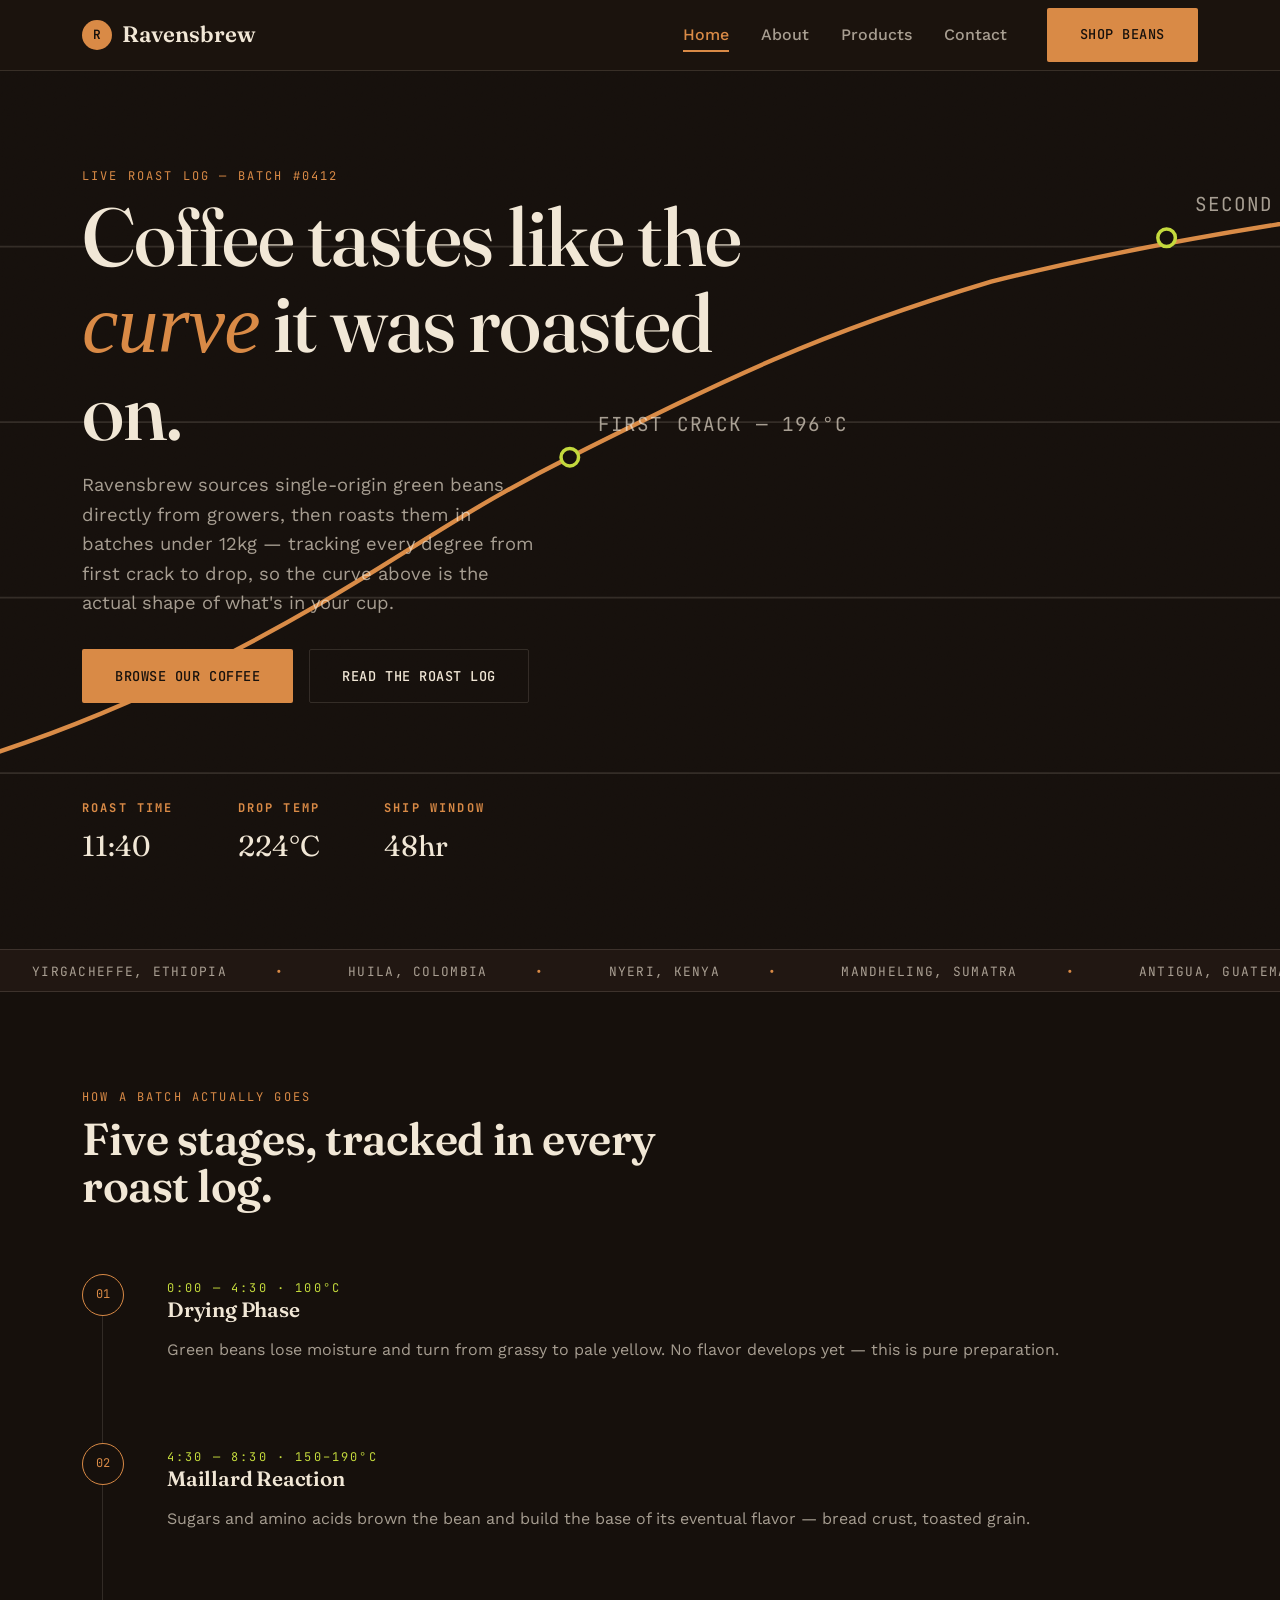
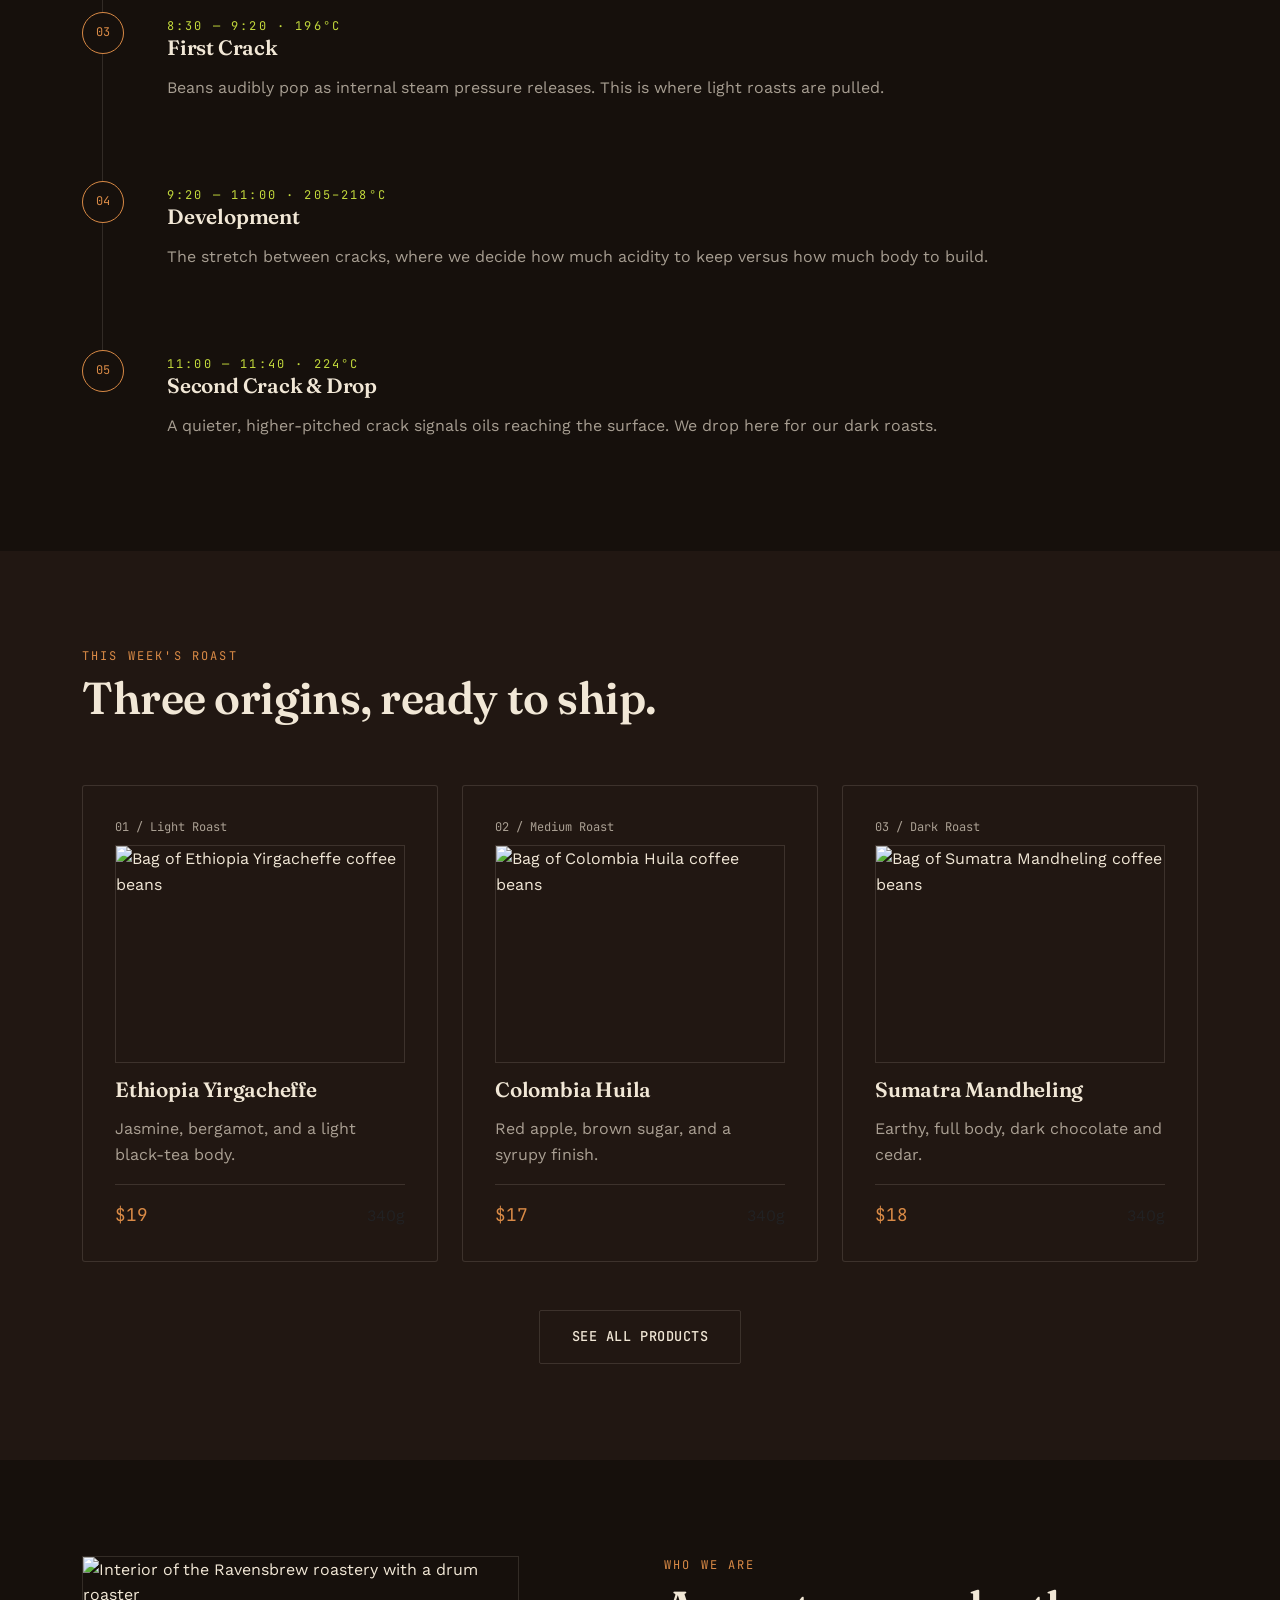
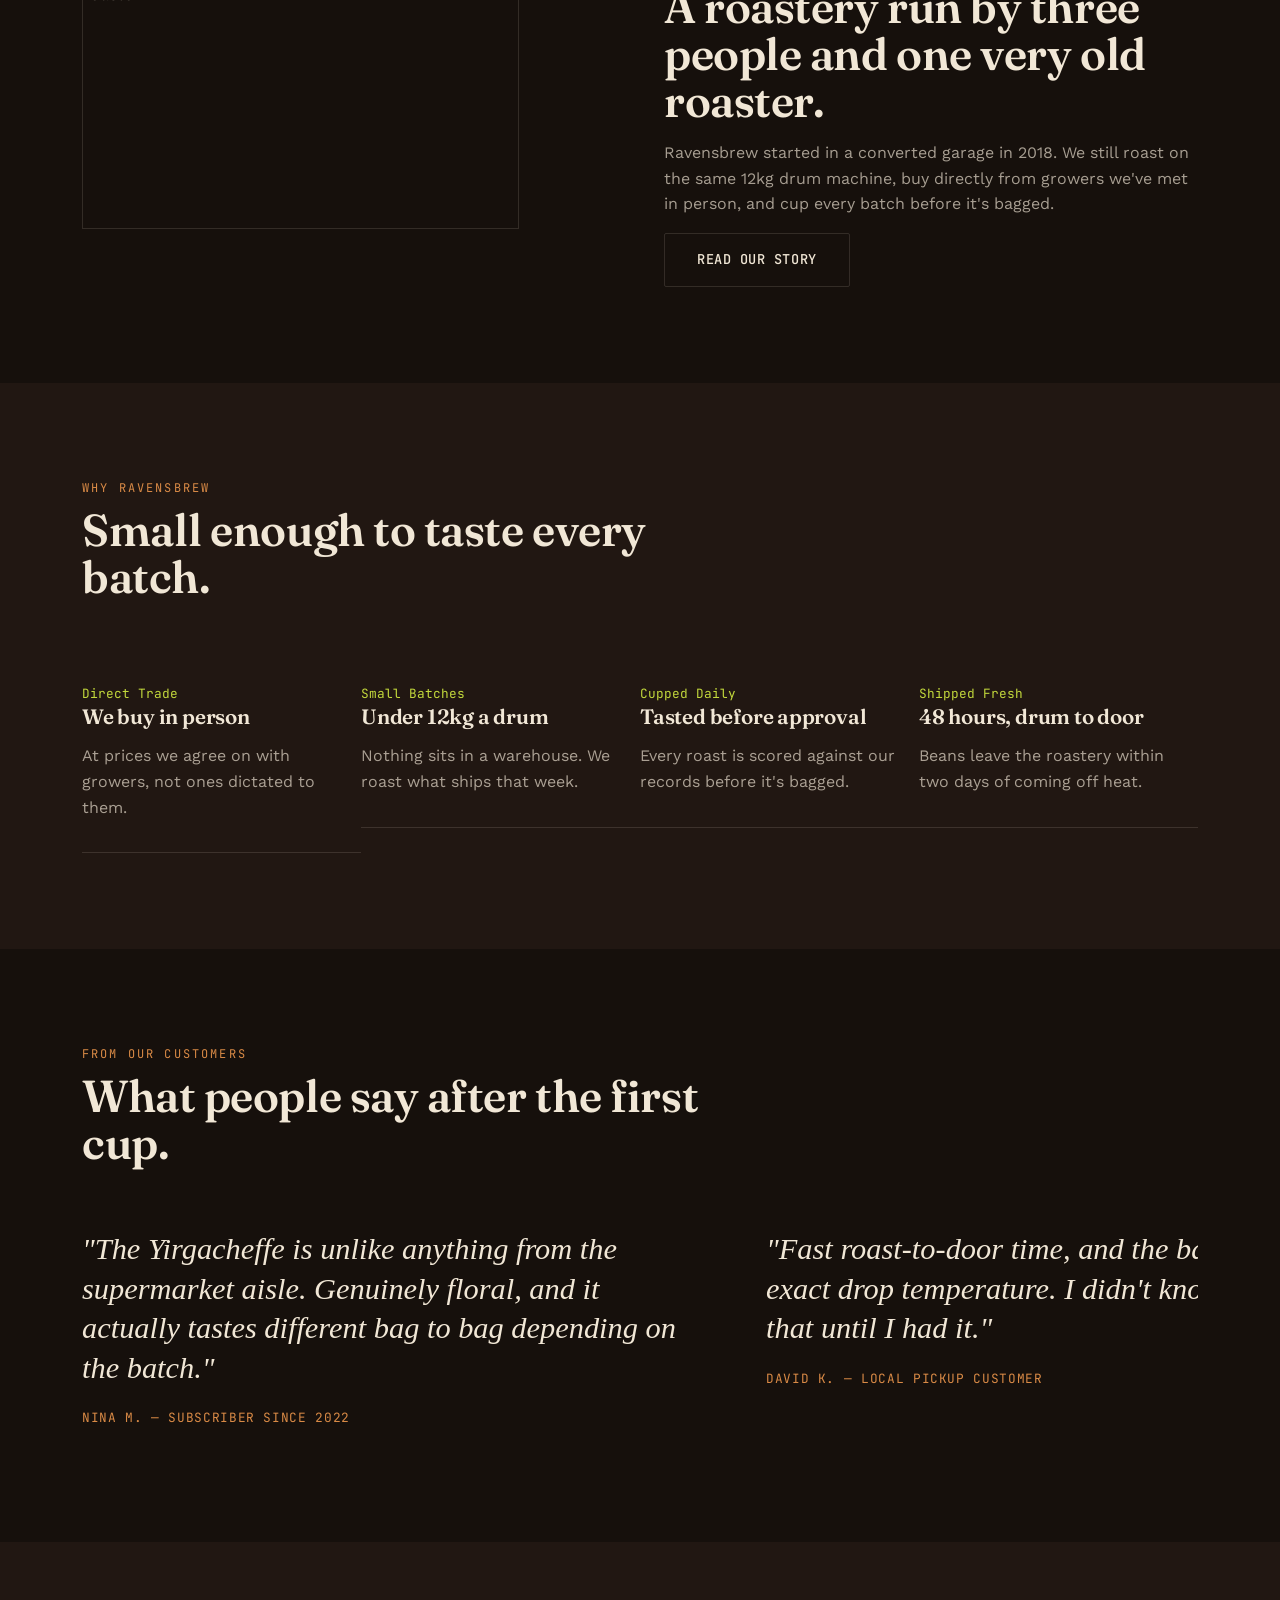
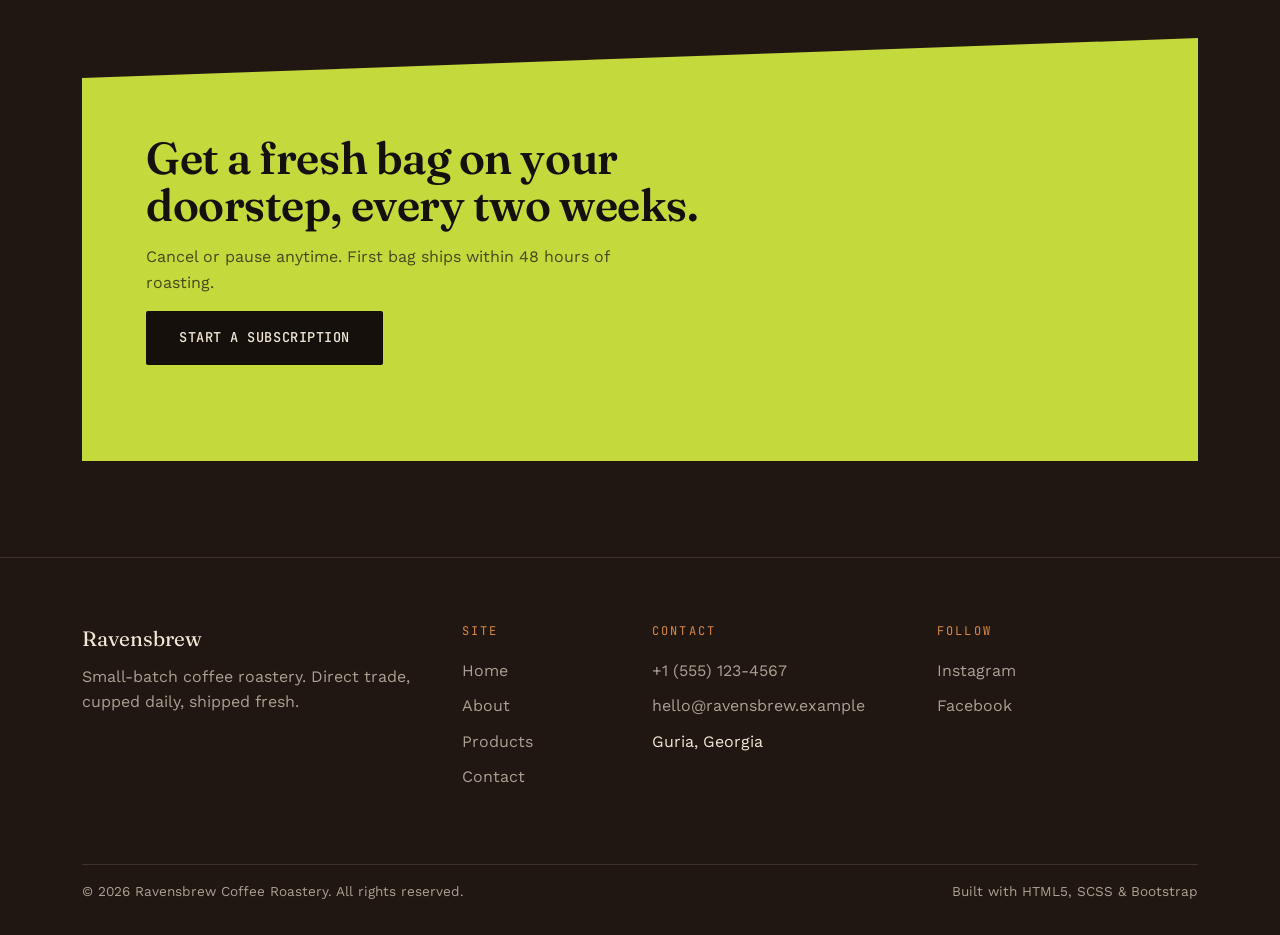
==== commit 6a5749c1: "break homepage grid: staggered products, zigzag roast stages, tilted teaser" ====
--- a/index.html
+++ b/index.html
@@ -161,7 +161,7 @@
           <span class="eyebrow">This week's roast</span>
           <h2>Three origins, ready to ship.</h2>
         </div>
-        <div class="row g-4">
+        <div class="row g-4 product-grid">
           <div class="col-md-4">
             <div class="product-card">
               <span class="product-index">01 / Light Roast</span>
@@ -212,13 +212,13 @@
     </section>
 
     <!-- ===== ABOUT TEASER ===== -->
-    <section class="section">
-      <div class="container">
-        <div class="row align-items-center g-5">
-          <div class="col-lg-6">
-            <img src="https://placehold.co/700x520/2A1D15/F3E9DC?text=Roastery+Floor" alt="Interior of the Ravensbrew roastery with a drum roaster" class="story-image">
-          </div>
-          <div class="col-lg-6">
+    <section class="section teaser-section">
+      <div class="container">
+        <div class="row g-5">
+          <div class="col-lg-5">
+            <img src="https://placehold.co/700x520/2A1D15/F1E7D6?text=Roastery+Floor" alt="Interior of the Ravensbrew roastery with a drum roaster" class="story-image teaser-image">
+          </div>
+          <div class="col-lg-6 offset-lg-1 teaser-copy">
             <span class="eyebrow">Who we are</span>
             <h2>A roastery run by three people and one very old roaster.</h2>
             <p>Ravensbrew started in a converted garage in 2018. We still roast on the same 12kg drum machine, buy directly from growers we've met in person, and cup every batch before it's bagged.</p>
@@ -235,7 +235,7 @@
           <span class="eyebrow">Why Ravensbrew</span>
           <h2>Small enough to taste every batch.</h2>
         </div>
-        <div class="row g-0">
+        <div class="row g-0 benefit-grid">
           <div class="col-md-6 col-lg-3">
             <div class="benefit-item">
               <span class="benefit-num">Direct Trade</span>
--- a/css/main.css
+++ b/css/main.css
@@ -664,9 +664,9 @@
 }
 
 .story-image {
-  border-radius: 3px;
   overflow: hidden;
   aspect-ratio: 16/10;
+  border: 1px solid rgba(241, 231, 214, 0.13);
 }
 .story-image img {
   width: 100%;
@@ -678,64 +678,140 @@
   list-style: none;
   padding: 0;
   margin: 0;
-  border-left: 2px solid rgba(241, 231, 214, 0.13);
+  border-left: 1px solid rgba(241, 231, 214, 0.13);
 }
 .timeline li {
   position: relative;
-  padding: 0 0 32px 32px;
+  padding: 0 0 64px 64px;
+  margin-left: 20px;
+}
+.timeline li:last-child {
+  padding-bottom: 0;
 }
 .timeline li::before {
   content: "";
   position: absolute;
-  left: -7px;
+  left: -21px;
   top: 4px;
-  width: 12px;
-  height: 12px;
+  width: 10px;
+  height: 10px;
   border-radius: 50%;
-  background: #D98A46;
+  background: #16100C;
+  border: 1px solid #D98A46;
 }
 .timeline .timeline-year {
   font-family: "JetBrains Mono", "Courier New", monospace;
-  color: #D98A46;
-  font-size: 0.85rem;
-}
-
-.team-card {
-  text-align: center;
-}
-.team-card .team-photo {
-  border-radius: 3px;
+  color: #C3D93C;
+  font-size: 0.8rem;
+  letter-spacing: 0.06em;
+}
+
+.value-row {
+  display: grid;
+  grid-template-columns: 140px 1fr;
+  gap: 32px;
+  padding: 32px 0;
+  border-bottom: 1px solid rgba(241, 231, 214, 0.13);
+}
+.value-row:first-child {
+  border-top: 1px solid rgba(241, 231, 214, 0.13);
+}
+@media (max-width: 576px) {
+  .value-row {
+    grid-template-columns: 1fr;
+    gap: 8px;
+  }
+}
+
+.value-label {
+  font-family: "JetBrains Mono", "Courier New", monospace;
+  font-size: 0.75rem;
+  letter-spacing: 0.18em;
+  text-transform: uppercase;
+  color: #D98A46;
+  padding-top: 4px;
+}
+
+.value-copy h3 {
+  margin-bottom: 6px;
+}
+.value-copy p {
+  margin: 0;
+  max-width: 620px;
+}
+
+.masthead {
+  list-style: none;
+  padding: 0;
+  margin: 0;
+}
+
+.masthead-item {
+  display: flex;
+  align-items: center;
+  gap: 32px;
+  padding: 16px 0;
+  border-bottom: 1px solid rgba(241, 231, 214, 0.13);
+  transition: padding-left 0.2s ease;
+}
+.masthead-item:hover {
+  padding-left: 8px;
+  border-bottom-color: #D98A46;
+}
+.masthead-item:first-child {
+  border-top: 1px solid rgba(241, 231, 214, 0.13);
+}
+
+.masthead-photo {
+  flex: 0 0 auto;
+  width: 64px;
+  height: 64px;
   overflow: hidden;
-  aspect-ratio: 1/1;
-  margin-bottom: 8px;
-}
-.team-card .team-photo img {
+  border: 1px solid rgba(241, 231, 214, 0.13);
+}
+.masthead-photo img {
   width: 100%;
   height: 100%;
   object-fit: cover;
-}
-.team-card .team-role {
+  filter: grayscale(1);
+  transition: filter 0.25s ease;
+}
+
+.masthead-item:hover .masthead-photo img {
+  filter: grayscale(0);
+}
+
+.masthead-name {
+  font-family: "Fraunces", Georgia, serif;
+  font-size: 1.3rem;
+  margin: 0;
+}
+
+.masthead-role {
   font-family: "JetBrains Mono", "Courier New", monospace;
   font-size: 0.75rem;
   letter-spacing: 0.18em;
   text-transform: uppercase;
   color: #D98A46;
-}
-
-.value-card {
-  background: #211712;
-  border: 1px solid rgba(241, 231, 214, 0.13);
-  border-radius: 3px;
-  padding: 32px;
-  transition: transform 0.2s ease, box-shadow 0.2s ease, border-color 0.2s ease;
-}
-.value-card:hover {
-  transform: translate(-4px, -4px);
-  border-color: #D98A46;
-  box-shadow: 4px 4px 0 0 rgba(217, 138, 70, 0.35);
-}
-.value-card {
-  height: 100%;
+  margin: 0;
+}
+
+.masthead-num {
+  margin-left: auto;
+  font-family: "JetBrains Mono", "Courier New", monospace;
+  color: rgba(241, 231, 214, 0.66);
+  font-size: 0.85rem;
+  display: none;
+}
+@media (max-width: 576px) {
+  .masthead-num {
+    display: none;
+  }
+}
+@media (min-width: 577px) {
+  .masthead-num {
+    display: block;
+  }
 }
 
 .filter-bar {
@@ -743,6 +819,8 @@
   gap: 8px;
   flex-wrap: wrap;
   margin-bottom: 64px;
+  border-bottom: 1px solid rgba(241, 231, 214, 0.13);
+  padding-bottom: 16px;
 }
 .filter-bar .filter-pill {
   display: inline-flex;
@@ -770,172 +848,197 @@
   outline-offset: 3px;
 }
 .filter-bar .filter-pill {
-  height: 40px;
+  height: 36px;
   padding: 0 16px;
   background: transparent;
-  border-color: rgba(241, 231, 214, 0.13);
+  border: none;
   color: rgba(241, 231, 214, 0.66);
+  font-size: 0.78rem;
+  position: relative;
+}
+.filter-bar .filter-pill::after {
+  content: "";
+  position: absolute;
+  left: 16px;
+  right: 16px;
+  bottom: -2px;
+  height: 2px;
+  background: #D98A46;
+  transform: scaleX(0);
+  transition: transform 0.2s ease;
+}
+.filter-bar .filter-pill.active, .filter-bar .filter-pill:hover, .filter-bar .filter-pill:focus-visible {
+  color: #F1E7D6;
+  transform: none;
+}
+.filter-bar .filter-pill.active::after, .filter-bar .filter-pill:hover::after, .filter-bar .filter-pill:focus-visible::after {
+  transform: scaleX(1);
+}
+
+.offering-row {
+  display: grid;
+  grid-template-columns: 90px 1fr;
+  gap: 32px;
+  padding: 32px 0;
+  border-bottom: 1px solid rgba(241, 231, 214, 0.13);
+}
+.offering-row:first-child {
+  border-top: 1px solid rgba(241, 231, 214, 0.13);
+}
+@media (max-width: 576px) {
+  .offering-row {
+    grid-template-columns: 1fr;
+    gap: 8px;
+  }
+}
+
+.offering-index {
+  font-family: "JetBrains Mono", "Courier New", monospace;
+  color: #C3D93C;
   font-size: 0.85rem;
 }
-.filter-bar .filter-pill.active, .filter-bar .filter-pill:hover, .filter-bar .filter-pill:focus-visible {
-  border-color: #D98A46;
-  color: #D98A46;
-}
-
-.service-detail-card {
-  background: #211712;
-  border: 1px solid rgba(241, 231, 214, 0.13);
-  border-radius: 3px;
-  padding: 32px;
-  transition: transform 0.2s ease, box-shadow 0.2s ease, border-color 0.2s ease;
-}
-.service-detail-card:hover {
-  transform: translate(-4px, -4px);
-  border-color: #D98A46;
-  box-shadow: 4px 4px 0 0 rgba(217, 138, 70, 0.35);
-}
-.service-detail-card {
-  display: flex;
-  gap: 32px;
-  align-items: flex-start;
-}
-@media (max-width: 576px) {
-  .service-detail-card {
-    flex-direction: column;
-  }
-}
-.service-detail-card .service-icon {
-  flex: 0 0 auto;
-  width: 54px;
-  height: 54px;
-  border-radius: 3px;
-  background: rgba(199, 123, 61, 0.14);
-  color: #D98A46;
-  display: flex;
-  align-items: center;
-  justify-content: center;
-  font-family: "JetBrains Mono", "Courier New", monospace;
-  font-weight: 700;
+
+.offering-copy h3 {
+  margin-bottom: 6px;
+}
+.offering-copy p {
+  margin: 0;
+  max-width: 520px;
 }
 
 .accordion-item {
-  background: #211712;
-  border: 1px solid rgba(241, 231, 214, 0.13);
-  margin-bottom: 8px;
-  border-radius: 3px !important;
-  overflow: hidden;
+  background: transparent;
+  border: none;
+  border-bottom: 1px solid rgba(241, 231, 214, 0.13);
+  border-radius: 0 !important;
+  margin-bottom: 0;
+}
+.accordion-item:first-of-type {
+  border-top: 1px solid rgba(241, 231, 214, 0.13);
 }
 
 .accordion-button {
-  background: #211712;
+  background: transparent;
   color: #F1E7D6;
-  font-family: "Work Sans", "Segoe UI", sans-serif;
-  font-weight: 600;
+  font-family: "Fraunces", Georgia, serif;
+  font-size: 1.15rem;
+  font-weight: 500;
+  padding: 16px 0;
+  box-shadow: none !important;
+}
+.accordion-button::after {
+  display: none;
+}
+.accordion-button::before {
+  content: "+";
+  font-family: "JetBrains Mono", "Courier New", monospace;
+  font-size: 1.4rem;
+  color: #D98A46;
+  margin-right: 16px;
+  transition: transform 0.2s ease;
 }
 .accordion-button:not(.collapsed) {
-  background: #211712;
-  color: #D98A46;
+  background: transparent;
+  color: #D98A46;
+}
+.accordion-button:not(.collapsed)::before {
+  content: "−";
+}
+.accordion-button:focus {
   box-shadow: none;
-}
-.accordion-button:focus {
-  box-shadow: 0 0 0 3px rgba(199, 123, 61, 0.35);
-}
-.accordion-button::after {
-  filter: invert(72%) sepia(23%) saturate(1200%) hue-rotate(346deg);
+  outline: 2px solid #C3D93C;
+  outline-offset: 2px;
 }
 
 .accordion-body {
   color: rgba(241, 231, 214, 0.66);
-}
-
-.contact-info-list {
-  list-style: none;
-  padding: 0;
-  margin: 0;
-}
-.contact-info-list li {
-  display: flex;
-  gap: 16px;
-  align-items: flex-start;
+  padding: 0 0 32px 64px;
+  max-width: 640px;
+}
+
+.contact-readout {
+  border-top: 1px solid rgba(241, 231, 214, 0.13);
+}
+
+.readout-row {
+  display: grid;
+  grid-template-columns: 140px 1fr;
   padding: 16px 0;
   border-bottom: 1px solid rgba(241, 231, 214, 0.13);
-}
-.contact-info-list li:last-child {
-  border-bottom: none;
-}
-.contact-info-list .contact-icon {
-  flex: 0 0 auto;
-  width: 40px;
-  height: 40px;
-  border-radius: 50%;
-  background: rgba(199, 123, 61, 0.14);
-  color: #D98A46;
-  display: flex;
-  align-items: center;
-  justify-content: center;
-  font-family: "JetBrains Mono", "Courier New", monospace;
-  font-size: 0.85rem;
-}
-.contact-info-list .contact-label {
+  align-items: baseline;
+}
+@media (max-width: 576px) {
+  .readout-row {
+    grid-template-columns: 1fr;
+    gap: 2px;
+  }
+}
+
+.readout-label {
   font-family: "JetBrains Mono", "Courier New", monospace;
   font-size: 0.75rem;
   letter-spacing: 0.18em;
   text-transform: uppercase;
   color: #D98A46;
-  display: block;
-  margin-bottom: 2px;
-}
-
-.contact-form {
-  background: #211712;
-  border: 1px solid rgba(241, 231, 214, 0.13);
-  border-radius: 3px;
-  padding: 32px;
-  transition: transform 0.2s ease, box-shadow 0.2s ease, border-color 0.2s ease;
-}
-.contact-form:hover {
-  transform: translate(-4px, -4px);
+}
+
+.readout-value {
+  font-family: "Fraunces", Georgia, serif;
+  font-size: 1.15rem;
+}
+.readout-value a {
+  text-decoration: none;
+  color: #F1E7D6;
+  border-bottom: 1px solid rgba(241, 231, 214, 0.13);
+  transition: border-color 0.2s ease, color 0.2s ease;
+}
+.readout-value a:hover, .readout-value a:focus-visible {
+  color: #D98A46;
   border-color: #D98A46;
-  box-shadow: 4px 4px 0 0 rgba(217, 138, 70, 0.35);
-}
+}
+
 .contact-form .form-label {
   font-family: "JetBrains Mono", "Courier New", monospace;
-  font-size: 0.75rem;
-  letter-spacing: 0.08em;
+  font-size: 0.72rem;
+  letter-spacing: 0.1em;
   text-transform: uppercase;
   color: rgba(241, 231, 214, 0.66);
 }
 .contact-form .form-control,
 .contact-form .form-select {
-  background: #16100C;
-  border: 1px solid rgba(241, 231, 214, 0.13);
+  background: transparent;
+  border: none;
+  border-bottom: 1px solid rgba(241, 231, 214, 0.13);
   color: #F1E7D6;
-  border-radius: 2px;
-  padding: 12px 14px;
+  border-radius: 0;
+  padding: 12px 2px;
 }
 .contact-form .form-control::placeholder,
 .contact-form .form-select::placeholder {
-  color: rgba(243, 233, 220, 0.35);
+  color: rgba(241, 231, 214, 0.3);
 }
 .contact-form .form-control:focus,
 .contact-form .form-select:focus {
-  background: #16100C;
+  background: transparent;
   color: #F1E7D6;
-  border-color: #D98A46;
-  box-shadow: 0 0 0 3px rgba(199, 123, 61, 0.25);
+  border-bottom-color: #D98A46;
+  box-shadow: none;
+}
+.contact-form select.form-select {
+  background-image: url("data:image/svg+xml,%3Csvg xmlns='http://www.w3.org/2000/svg' viewBox='0 0 16 16'%3E%3Cpath fill='%23D98A46' d='M8 11 3 6h10z'/%3E%3C/svg%3E");
 }
 
 .map-frame {
-  border-radius: 3px;
   overflow: hidden;
   border: 1px solid rgba(241, 231, 214, 0.13);
 }
 .map-frame iframe {
   width: 100%;
   height: 100%;
-  min-height: 320px;
+  min-height: 280px;
   border: 0;
   display: block;
+  filter: grayscale(0.4) contrast(1.1);
 }
 
 @media (max-width: 768px) {
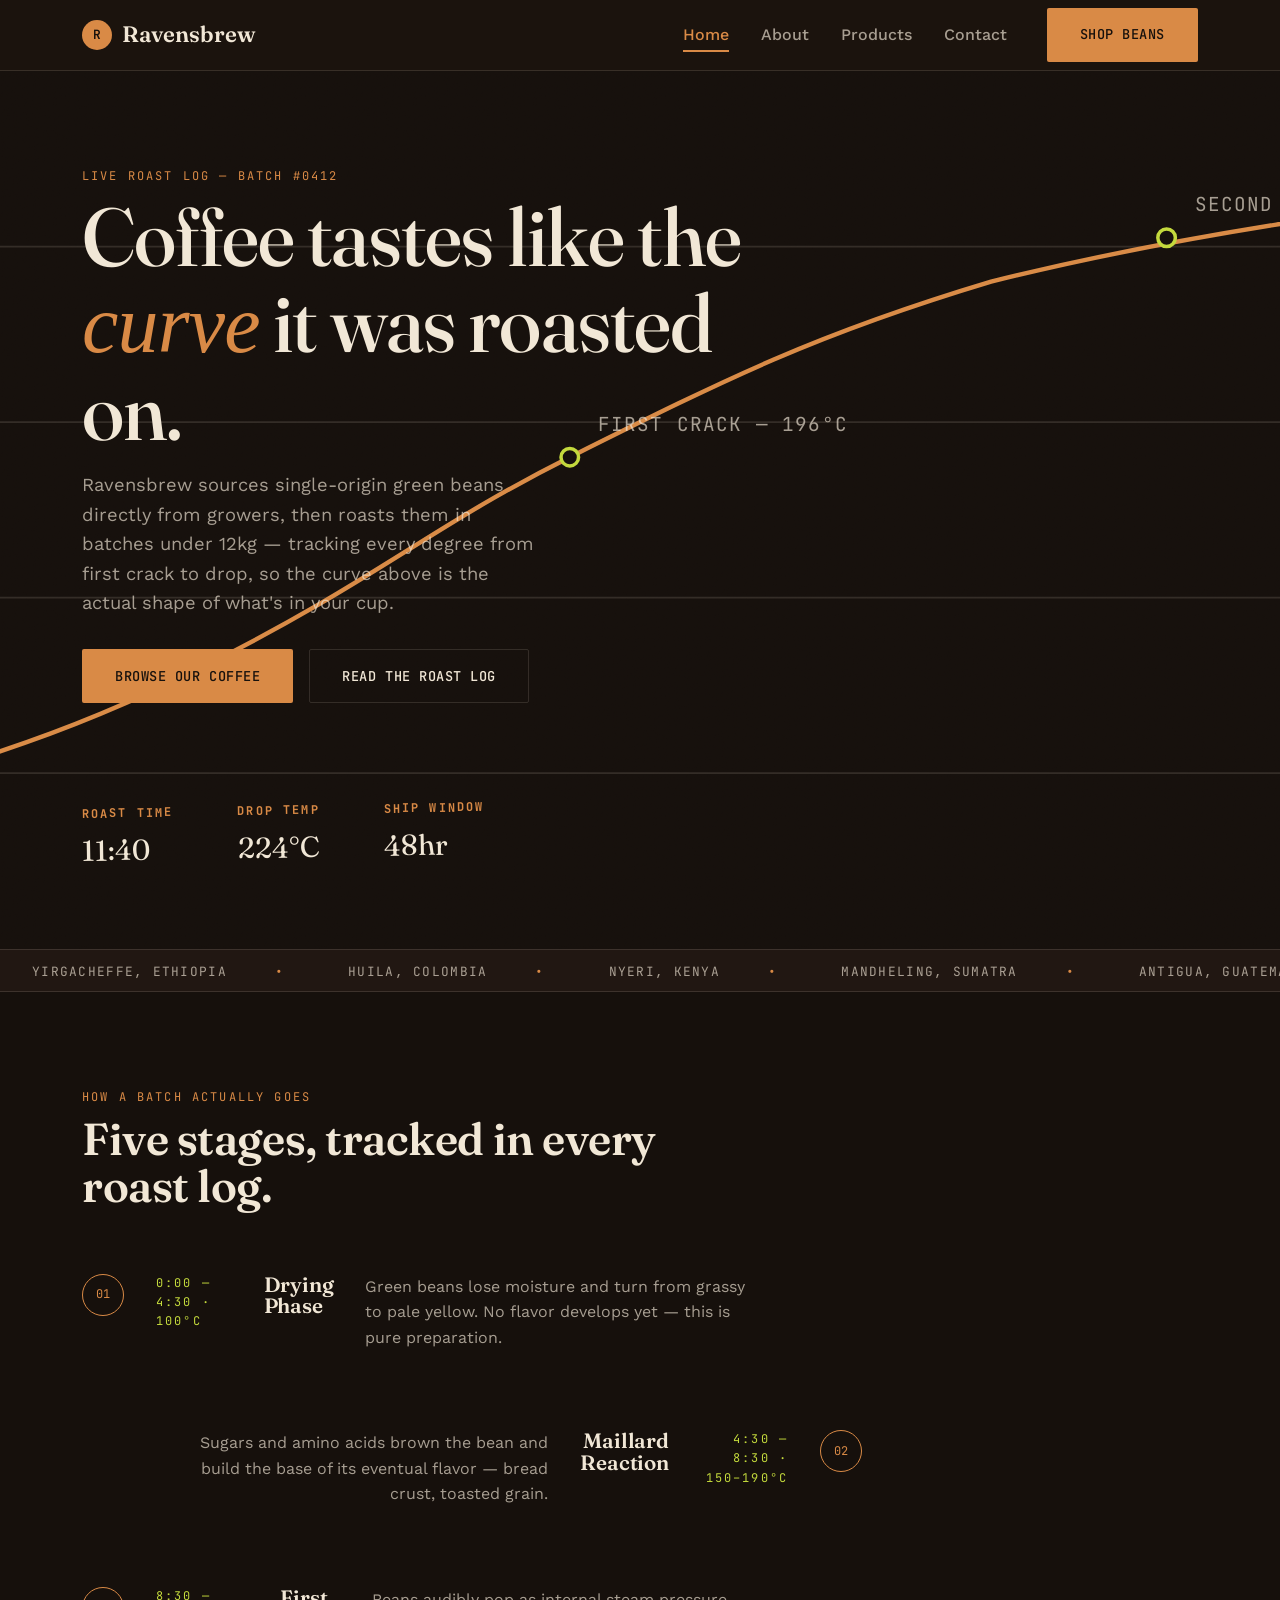
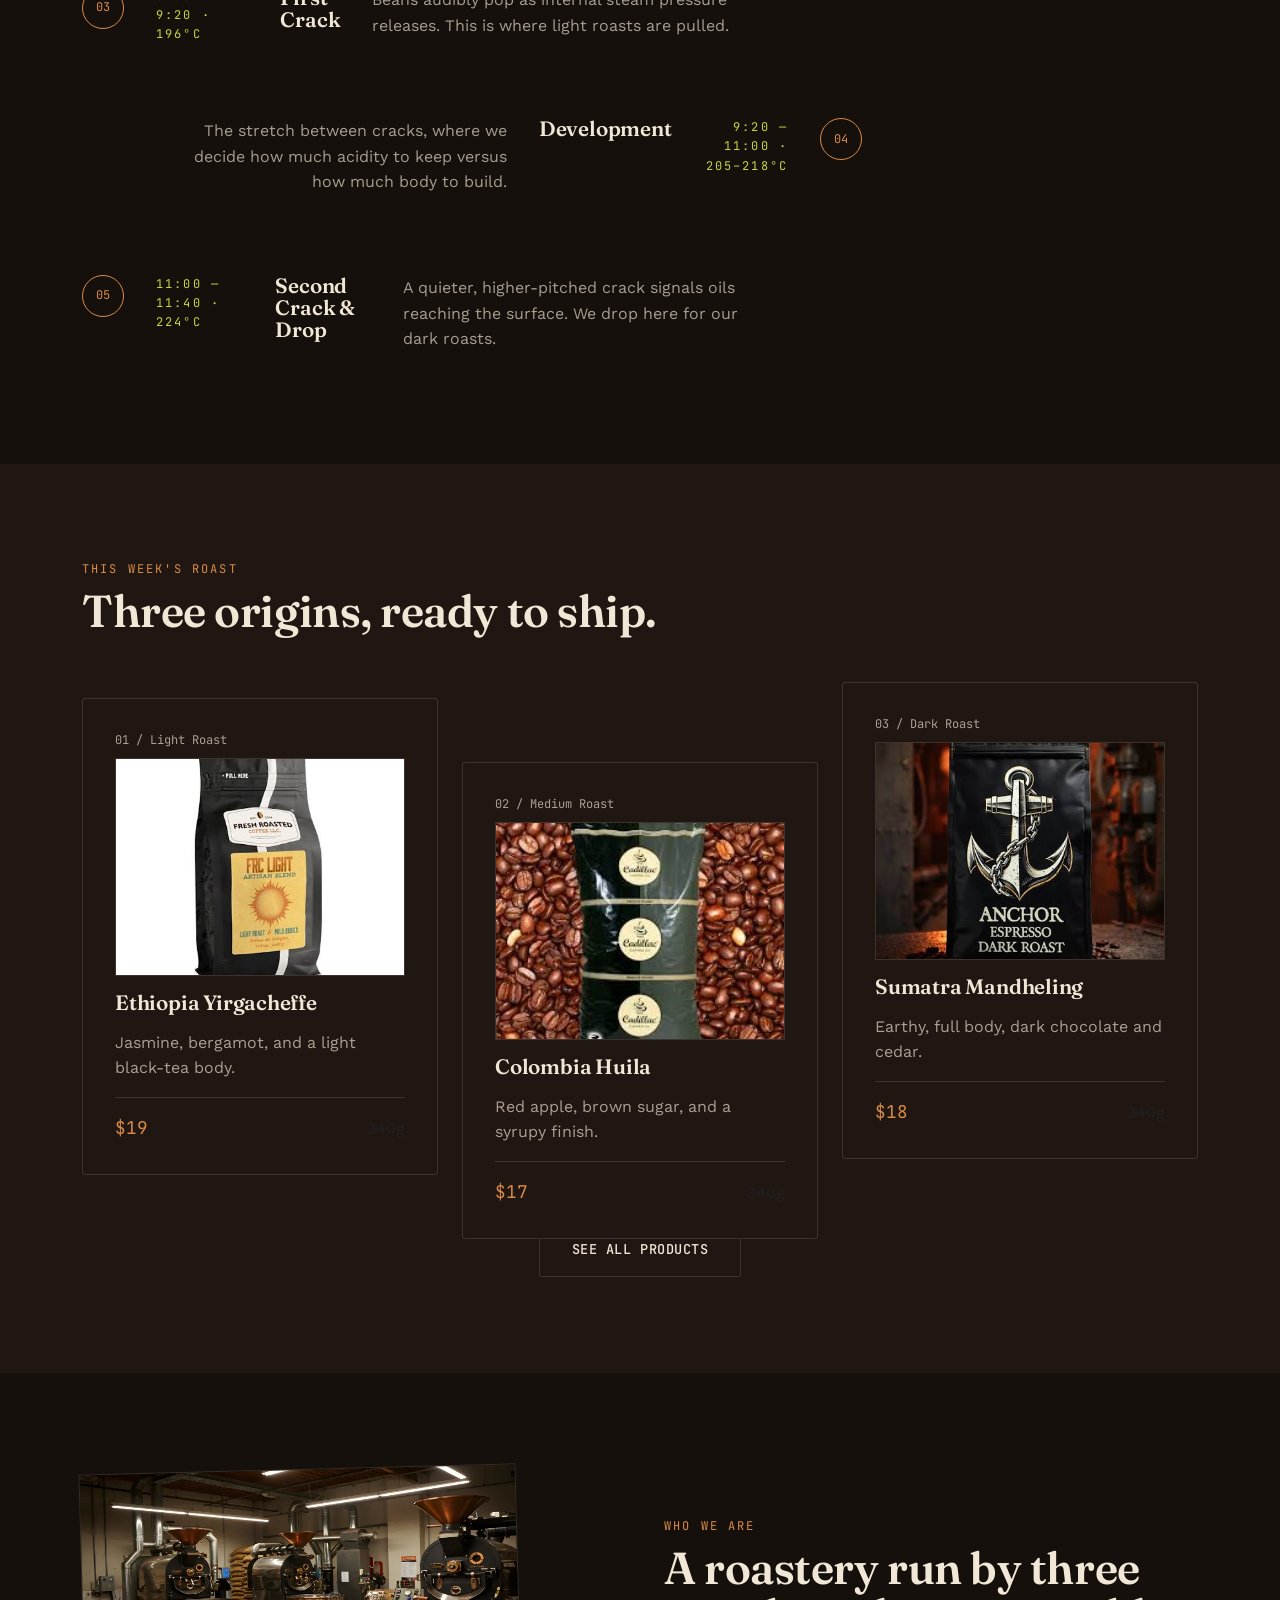
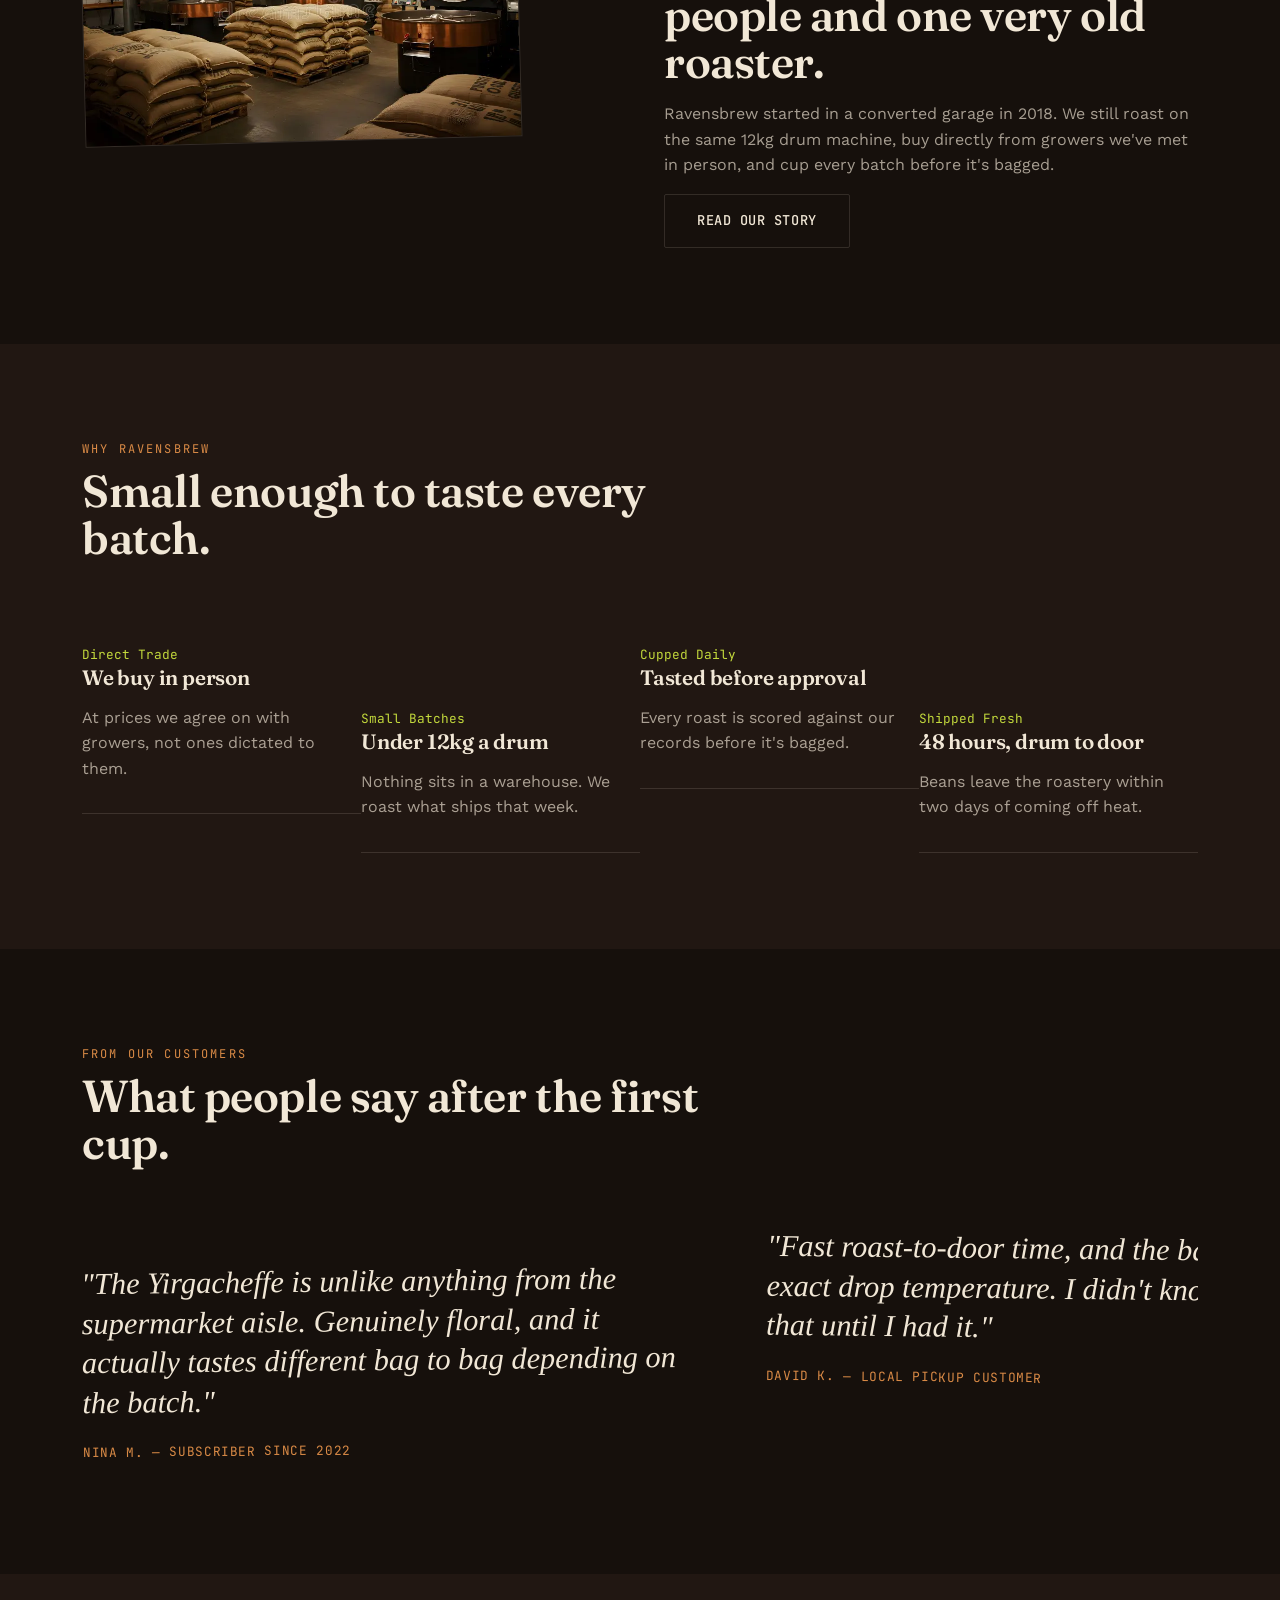
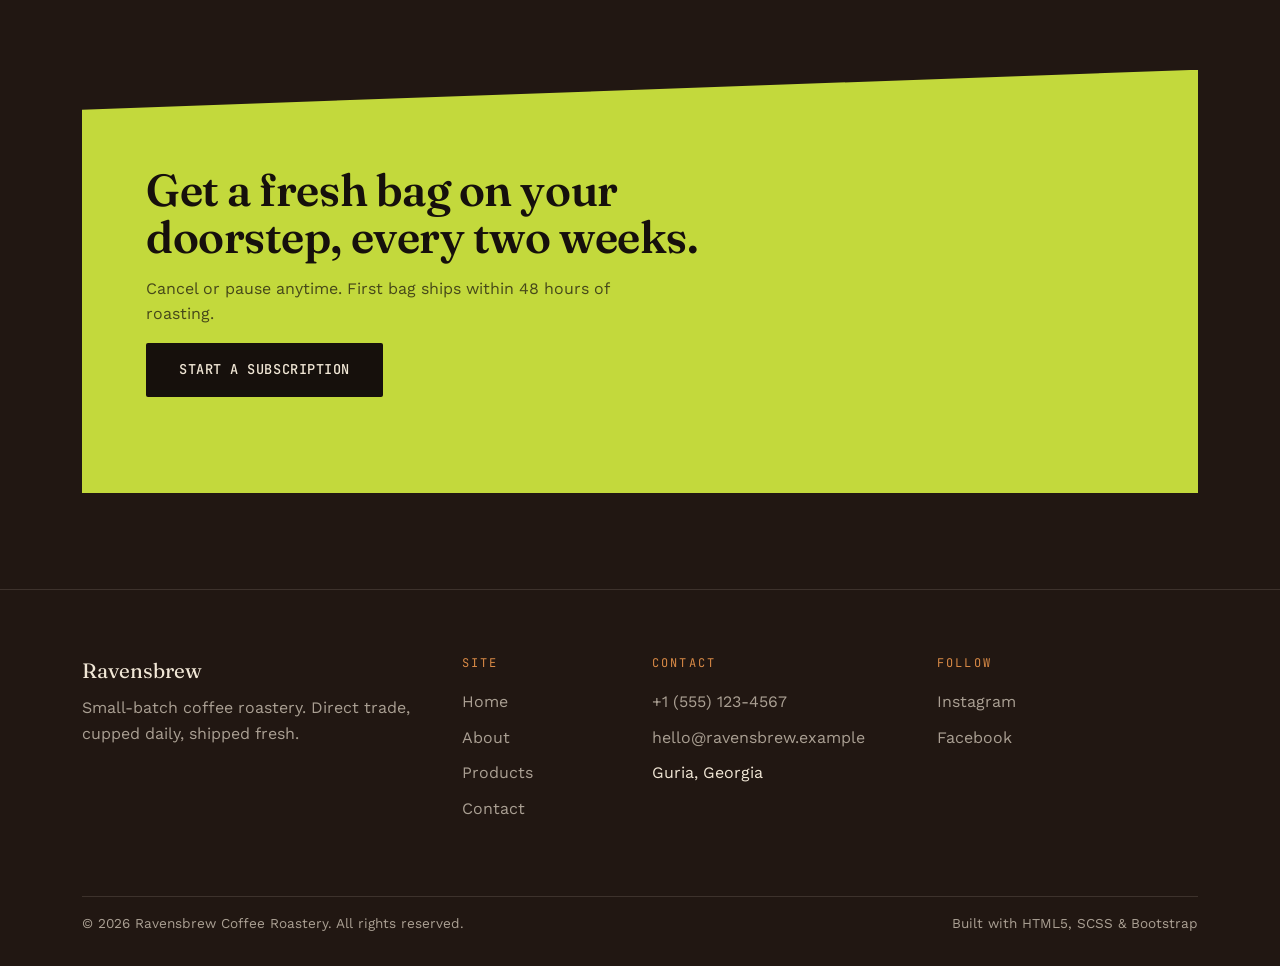
==== commit d391e585: "replace placeholder images photos and add readme" ====
--- a/index.html
+++ b/index.html
@@ -166,7 +166,7 @@
             <div class="product-card">
               <span class="product-index">01 / Light Roast</span>
               <div class="product-thumb">
-                <img src="https://placehold.co/500x375/211712/F1E7D6?text=Ethiopia+Yirgacheffe" alt="Bag of Ethiopia Yirgacheffe coffee beans">
+                <img src="images/bag-ethiopia-yirgacheffe.jpg" alt="Bag of Ethiopia Yirgacheffe coffee beans">\
               </div>
               <h3>Ethiopia Yirgacheffe</h3>
               <p>Jasmine, bergamot, and a light black-tea body.</p>
@@ -180,7 +180,7 @@
             <div class="product-card">
               <span class="product-index">02 / Medium Roast</span>
               <div class="product-thumb">
-                <img src="https://placehold.co/500x375/211712/F1E7D6?text=Colombia+Huila" alt="Bag of Colombia Huila coffee beans">
+                <img src="images/bag-colombia-huila.jpg" alt="Bag of Colombia Huila coffee beans">
               </div>
               <h3>Colombia Huila</h3>
               <p>Red apple, brown sugar, and a syrupy finish.</p>
@@ -194,7 +194,7 @@
             <div class="product-card">
               <span class="product-index">03 / Dark Roast</span>
               <div class="product-thumb">
-                <img src="https://placehold.co/500x375/211712/F1E7D6?text=Sumatra+Mandheling" alt="Bag of Sumatra Mandheling coffee beans">
+                <img src="images/bag-sumatra-mandheling.jpg" alt="Bag of Sumatra Mandheling coffee beans">
               </div>
               <h3>Sumatra Mandheling</h3>
               <p>Earthy, full body, dark chocolate and cedar.</p>
@@ -216,7 +216,7 @@
       <div class="container">
         <div class="row g-5">
           <div class="col-lg-5">
-            <img src="https://placehold.co/700x520/2A1D15/F1E7D6?text=Roastery+Floor" alt="Interior of the Ravensbrew roastery with a drum roaster" class="story-image teaser-image">
+            <img src="images/hero-roastery-floor.jpg" alt="Interior of the Ravensbrew roastery with a drum roaster" class="story-image teaser-image">
           </div>
           <div class="col-lg-6 offset-lg-1 teaser-copy">
             <span class="eyebrow">Who we are</span>
--- a/css/main.css
+++ b/css/main.css
@@ -461,6 +461,12 @@
   gap: 64px;
   margin-top: 96px;
   flex-wrap: wrap;
+  transform: rotate(-1deg);
+}
+@media (max-width: 768px) {
+  .hero-readout {
+    transform: none;
+  }
 }
 .hero-readout dt {
   font-family: "JetBrains Mono", "Courier New", monospace;
@@ -477,27 +483,51 @@
   margin: 0;
 }
 
+.teaser-section {
+  overflow: visible;
+}
+
+.teaser-image {
+  transform: rotate(-1.5deg);
+  position: relative;
+  z-index: 1;
+}
+@media (max-width: 992px) {
+  .teaser-image {
+    transform: none;
+  }
+}
+
+.teaser-copy {
+  position: relative;
+  margin-top: 96px;
+}
+@media (max-width: 992px) {
+  .teaser-copy {
+    margin-top: 32px;
+  }
+}
+
 .roast-stages {
   counter-reset: stage;
+  max-width: 780px;
 }
 
 .roast-stage {
   position: relative;
-  padding-left: 64px;
+  display: flex;
+  align-items: flex-start;
+  gap: 32px;
   padding-bottom: 64px;
-  border-left: 1px solid rgba(241, 231, 214, 0.13);
-  margin-left: 20px;
+  width: 86%;
 }
 .roast-stage:last-child {
-  border-left-color: transparent;
   padding-bottom: 0;
 }
 .roast-stage::before {
   counter-increment: stage;
   content: counter(stage, decimal-leading-zero);
-  position: absolute;
-  left: -21px;
-  top: 0;
+  flex: 0 0 auto;
   width: 42px;
   height: 42px;
   border-radius: 50%;
@@ -509,6 +539,19 @@
   display: flex;
   align-items: center;
   justify-content: center;
+}
+.roast-stage:nth-child(even) {
+  margin-left: auto;
+  flex-direction: row-reverse;
+  text-align: right;
+}
+@media (max-width: 768px) {
+  .roast-stage {
+    width: 100%;
+    margin-left: 0 !important;
+    flex-direction: row !important;
+    text-align: left !important;
+  }
 }
 .roast-stage .stage-temp {
   font-family: "JetBrains Mono", "Courier New", monospace;
@@ -567,6 +610,21 @@
   font-size: 1.1rem;
 }
 
+.product-grid [class*=col-]:nth-child(3n+2) .product-card {
+  transform: translateY(64px);
+}
+.product-grid [class*=col-]:nth-child(3n+3) .product-card {
+  transform: translateY(-16px);
+}
+.product-grid .product-card:hover {
+  transform: translate(-4px, -4px) !important;
+}
+@media (max-width: 768px) {
+  .product-grid [class*=col-] .product-card {
+    transform: none !important;
+  }
+}
+
 .benefit-item {
   padding: 16px 0;
   border-bottom: 1px solid rgba(241, 231, 214, 0.13);
@@ -575,6 +633,16 @@
   font-family: "JetBrains Mono", "Courier New", monospace;
   color: #C3D93C;
   font-size: 0.8rem;
+}
+
+.benefit-grid [class*=col-]:nth-child(2) .benefit-item,
+.benefit-grid [class*=col-]:nth-child(4) .benefit-item {
+  margin-top: 64px;
+}
+@media (max-width: 992px) {
+  .benefit-grid [class*=col-] .benefit-item {
+    margin-top: 0;
+  }
 }
 
 .pullquote-strip {
@@ -596,6 +664,19 @@
   flex: 0 0 min(100%, 620px);
   scroll-snap-align: start;
 }
+.pullquote:nth-child(odd) {
+  transform: rotate(-0.6deg);
+  margin-top: 32px;
+}
+.pullquote:nth-child(even) {
+  transform: rotate(0.6deg);
+}
+@media (max-width: 768px) {
+  .pullquote {
+    transform: none !important;
+    margin-top: 0 !important;
+  }
+}
 .pullquote blockquote {
   font-family: "Fraunces", Georgia, serif;
   font-style: italic;
@@ -674,30 +755,62 @@
   object-fit: cover;
 }
 
+.about-story-image {
+  transform: rotate(-1deg);
+}
+@media (max-width: 992px) {
+  .about-story-image {
+    transform: none;
+  }
+}
+
+.about-story-copy {
+  margin-top: 96px;
+}
+@media (max-width: 992px) {
+  .about-story-copy {
+    margin-top: 32px;
+  }
+}
+
 .timeline {
   list-style: none;
   padding: 0;
   margin: 0;
-  border-left: 1px solid rgba(241, 231, 214, 0.13);
 }
 .timeline li {
   position: relative;
-  padding: 0 0 64px 64px;
-  margin-left: 20px;
+  display: flex;
+  align-items: flex-start;
+  gap: 32px;
+  width: 88%;
+  padding-bottom: 64px;
 }
 .timeline li:last-child {
   padding-bottom: 0;
 }
 .timeline li::before {
   content: "";
-  position: absolute;
-  left: -21px;
-  top: 4px;
+  flex: 0 0 auto;
   width: 10px;
   height: 10px;
+  margin-top: 8px;
   border-radius: 50%;
   background: #16100C;
   border: 1px solid #D98A46;
+}
+.timeline li:nth-child(even) {
+  margin-left: auto;
+  flex-direction: row-reverse;
+  text-align: right;
+}
+@media (max-width: 768px) {
+  .timeline li {
+    width: 100%;
+    margin-left: 0 !important;
+    flex-direction: row !important;
+    text-align: left !important;
+  }
 }
 .timeline .timeline-year {
   font-family: "JetBrains Mono", "Courier New", monospace;
@@ -716,10 +829,17 @@
 .value-row:first-child {
   border-top: 1px solid rgba(241, 231, 214, 0.13);
 }
+.value-row:nth-child(2) {
+  margin-left: 64px;
+}
+.value-row:nth-child(3) {
+  margin-left: 96px;
+}
 @media (max-width: 576px) {
   .value-row {
     grid-template-columns: 1fr;
     gap: 8px;
+    margin-left: 0 !important;
   }
 }
 
@@ -761,6 +881,24 @@
 .masthead-item:first-child {
   border-top: 1px solid rgba(241, 231, 214, 0.13);
 }
+.masthead-item:nth-child(even) {
+  flex-direction: row-reverse;
+  text-align: right;
+}
+.masthead-item:nth-child(even) .masthead-num {
+  margin-left: 0;
+  margin-right: auto;
+}
+@media (max-width: 576px) {
+  .masthead-item {
+    flex-direction: row !important;
+    text-align: left !important;
+  }
+  .masthead-item .masthead-num {
+    margin-left: auto !important;
+    margin-right: 0 !important;
+  }
+}
 
 .masthead-photo {
   flex: 0 0 auto;
@@ -768,6 +906,8 @@
   height: 64px;
   overflow: hidden;
   border: 1px solid rgba(241, 231, 214, 0.13);
+  transform: rotate(-2deg);
+  transition: transform 0.25s ease;
 }
 .masthead-photo img {
   width: 100%;
@@ -777,6 +917,14 @@
   transition: filter 0.25s ease;
 }
 
+.masthead-item:nth-child(even) .masthead-photo {
+  transform: rotate(2deg);
+}
+
+.masthead-item:hover .masthead-photo {
+  transform: rotate(0deg);
+}
+
 .masthead-item:hover .masthead-photo img {
   filter: grayscale(0);
 }
@@ -802,11 +950,6 @@
   color: rgba(241, 231, 214, 0.66);
   font-size: 0.85rem;
   display: none;
-}
-@media (max-width: 576px) {
-  .masthead-num {
-    display: none;
-  }
 }
 @media (min-width: 577px) {
   .masthead-num {
@@ -885,10 +1028,20 @@
 .offering-row:first-child {
   border-top: 1px solid rgba(241, 231, 214, 0.13);
 }
+.offering-row:nth-child(2) {
+  margin-left: 32px;
+}
+.offering-row:nth-child(3) {
+  margin-left: 64px;
+}
+.offering-row:nth-child(4) {
+  margin-left: 96px;
+}
 @media (max-width: 576px) {
   .offering-row {
     grid-template-columns: 1fr;
     gap: 8px;
+    margin-left: 0 !important;
   }
 }
 
@@ -967,10 +1120,20 @@
   border-bottom: 1px solid rgba(241, 231, 214, 0.13);
   align-items: baseline;
 }
+.readout-row:nth-child(2) {
+  margin-left: 16px;
+}
+.readout-row:nth-child(3) {
+  margin-left: 32px;
+}
+.readout-row:nth-child(4) {
+  margin-left: 64px;
+}
 @media (max-width: 576px) {
   .readout-row {
     grid-template-columns: 1fr;
     gap: 2px;
+    margin-left: 0 !important;
   }
 }
 
@@ -995,6 +1158,24 @@
 .readout-value a:hover, .readout-value a:focus-visible {
   color: #D98A46;
   border-color: #D98A46;
+}
+
+.contact-map {
+  transform: rotate(-1deg);
+}
+@media (max-width: 992px) {
+  .contact-map {
+    transform: none;
+  }
+}
+
+.contact-form-col {
+  margin-top: 96px;
+}
+@media (max-width: 992px) {
+  .contact-form-col {
+    margin-top: 32px;
+  }
 }
 
 .contact-form .form-label {
